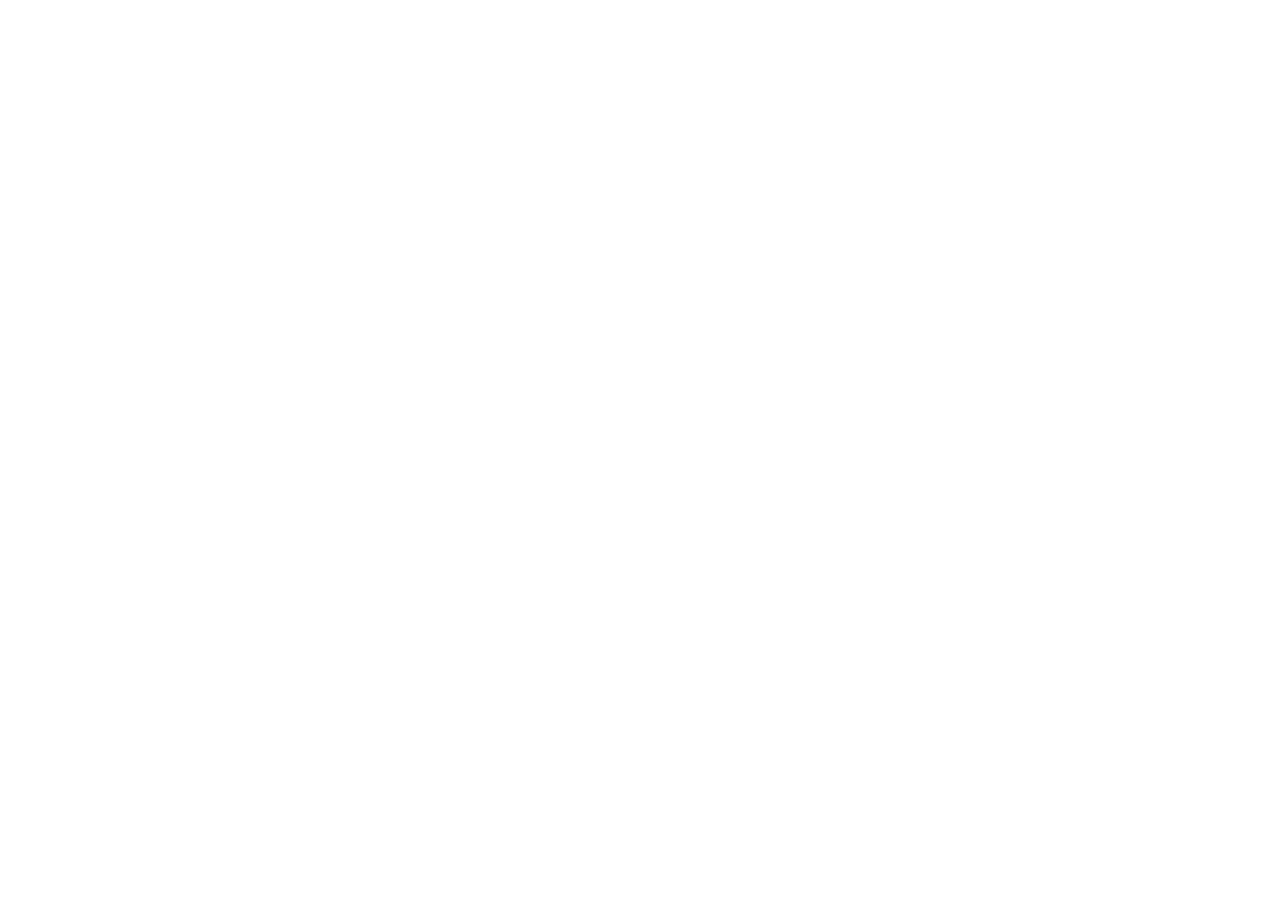
==== index.html @ 7e790157 "étape 1 : mise en place de l'environnement de développement #1" ====
<!DOCTYPE html>
<html lang="fr">
<head>
    <meta charset="UTF-8">
    <meta name="viewport" content="width=device-width, initial-scale=1.0">
    <link rel="stylesheet" href="assets/css/style.css">
    <title>ohmyfood!</title>
</head>
<body>
    
</body>
</html>
---- assets/css/style.css ----
body{ 
    background-color : white;
}
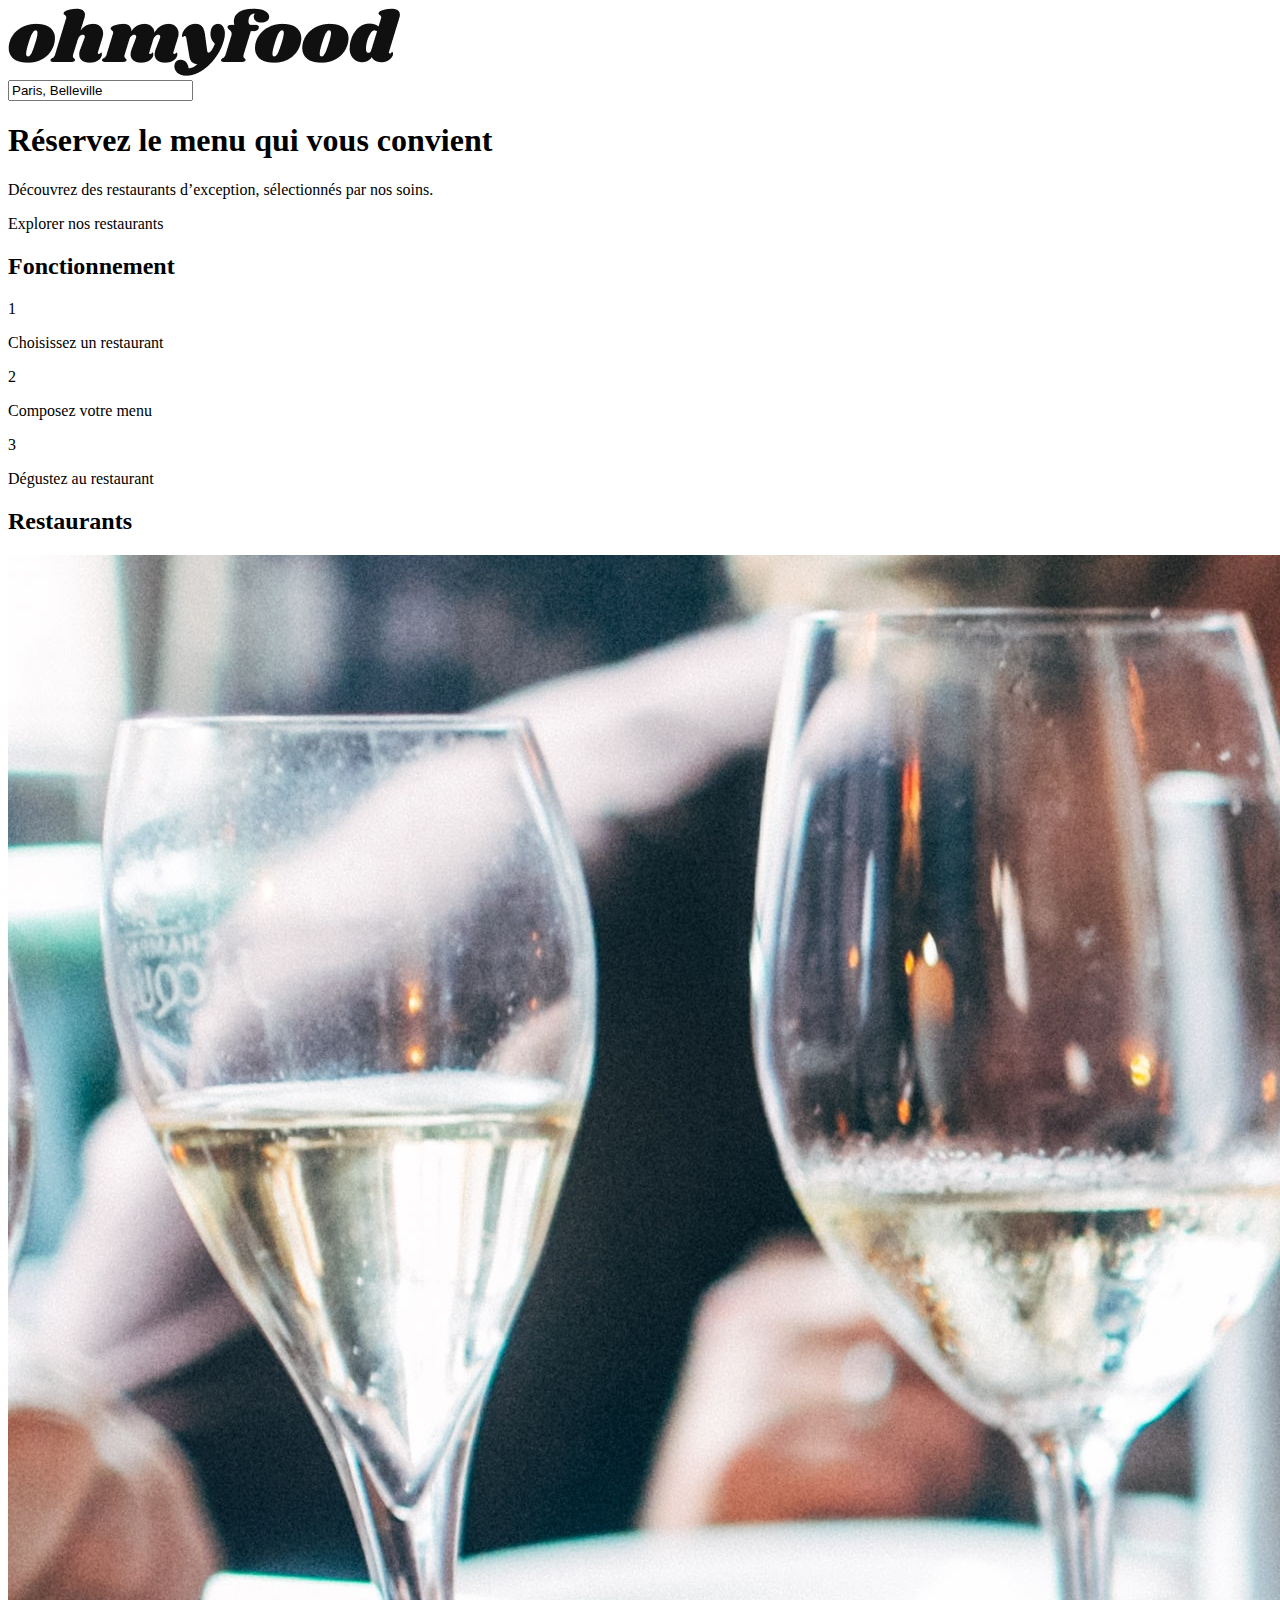
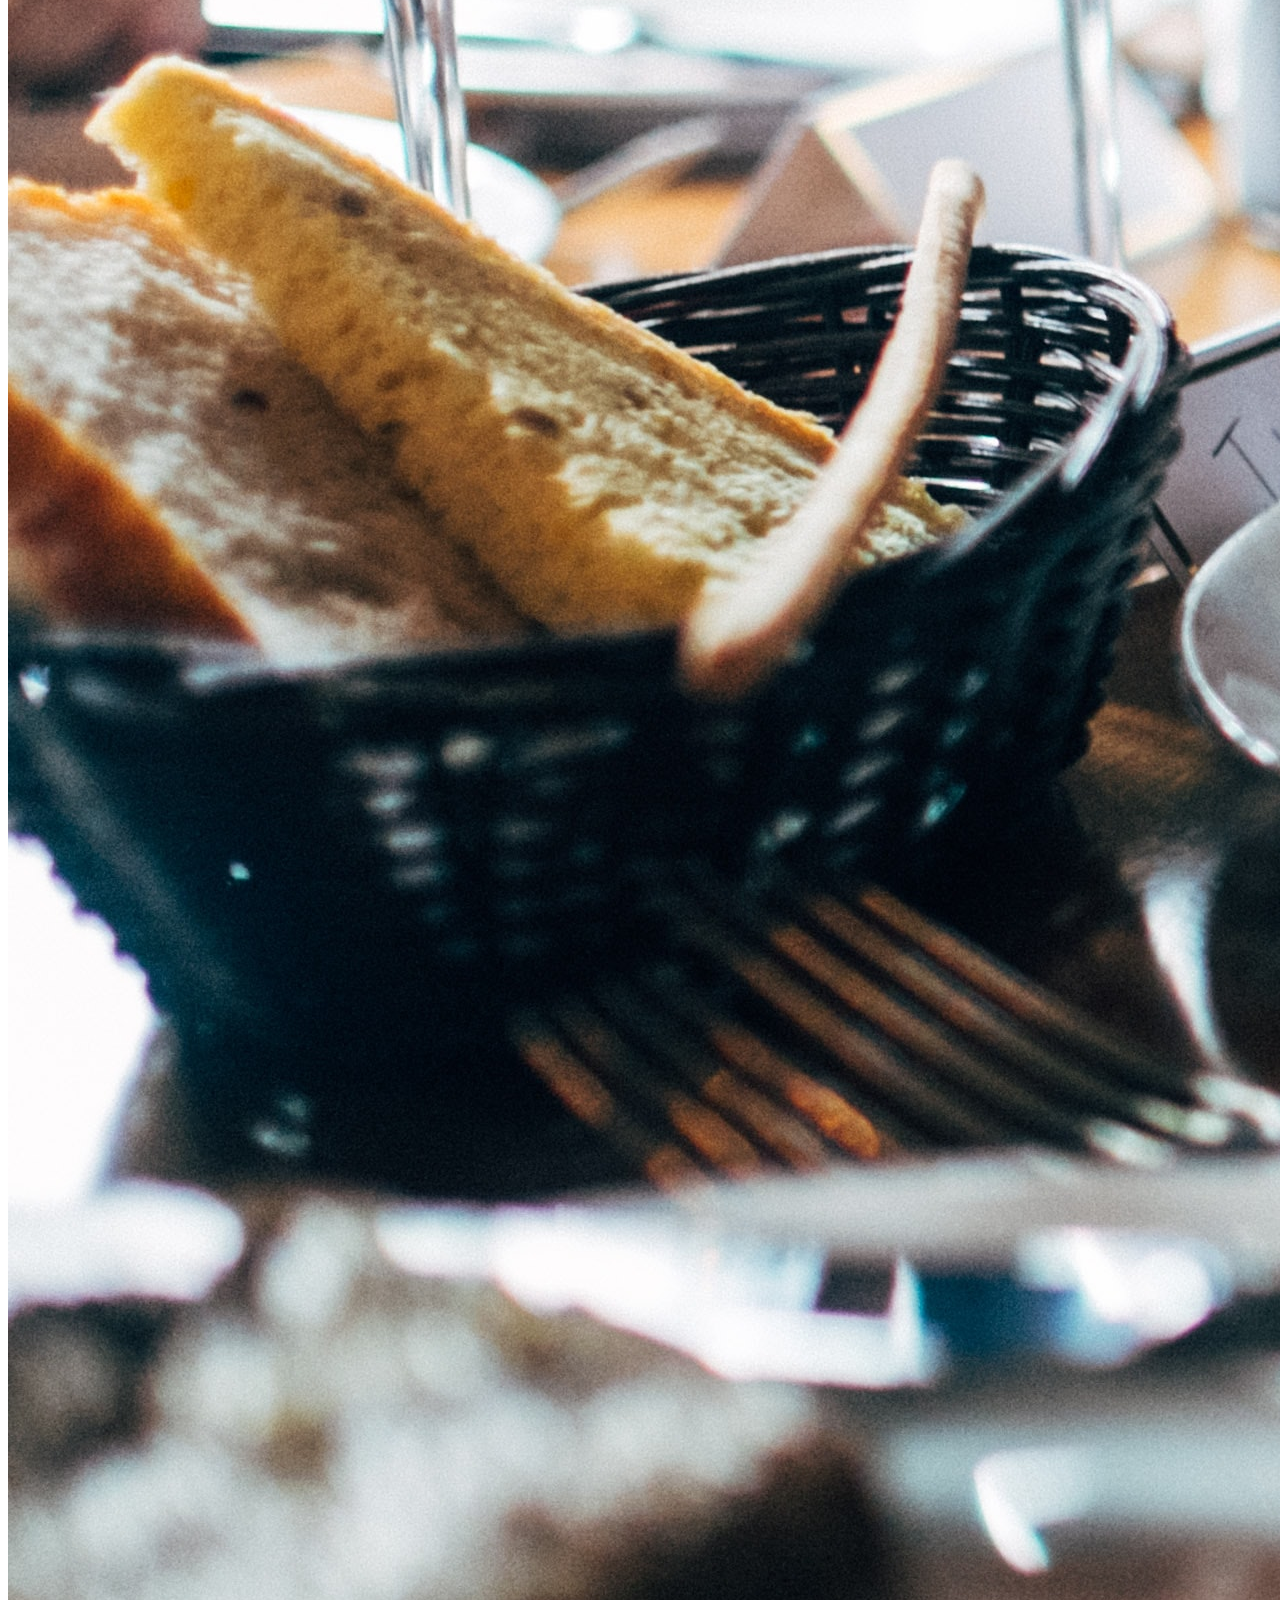
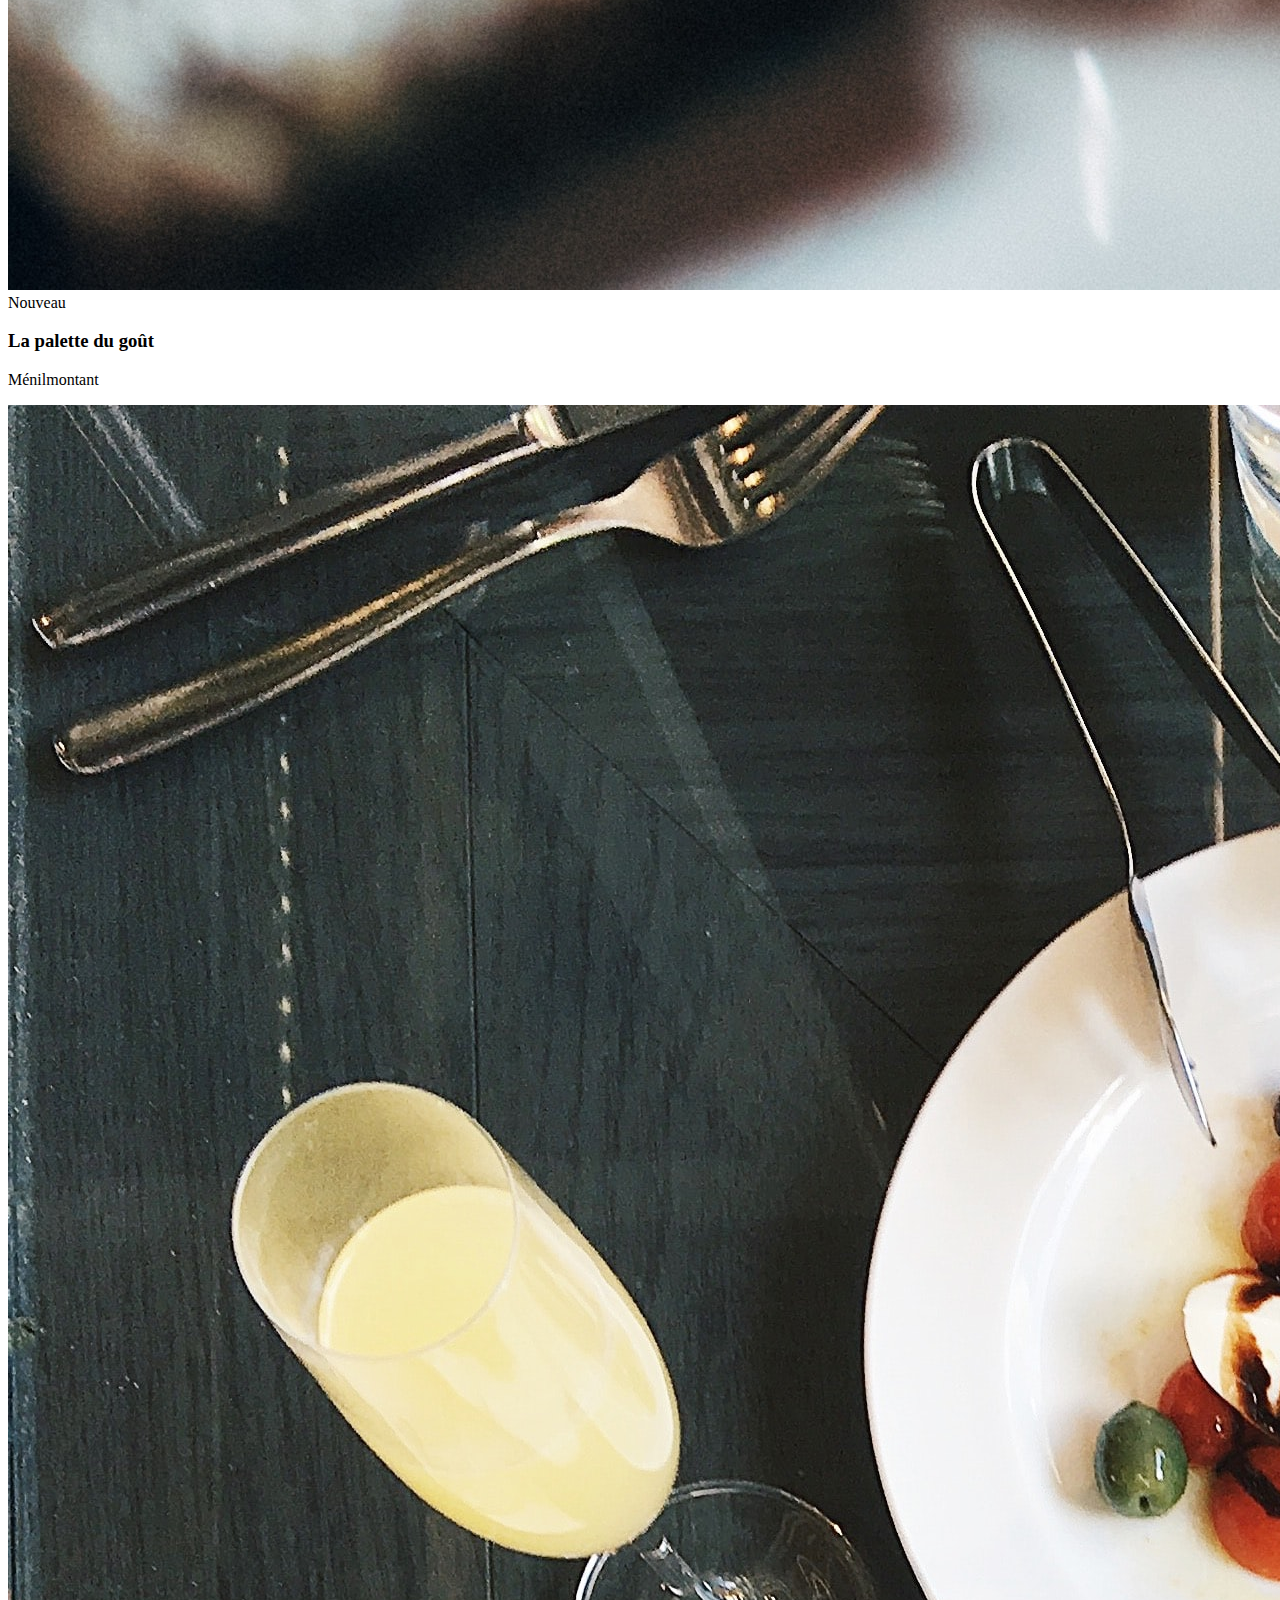
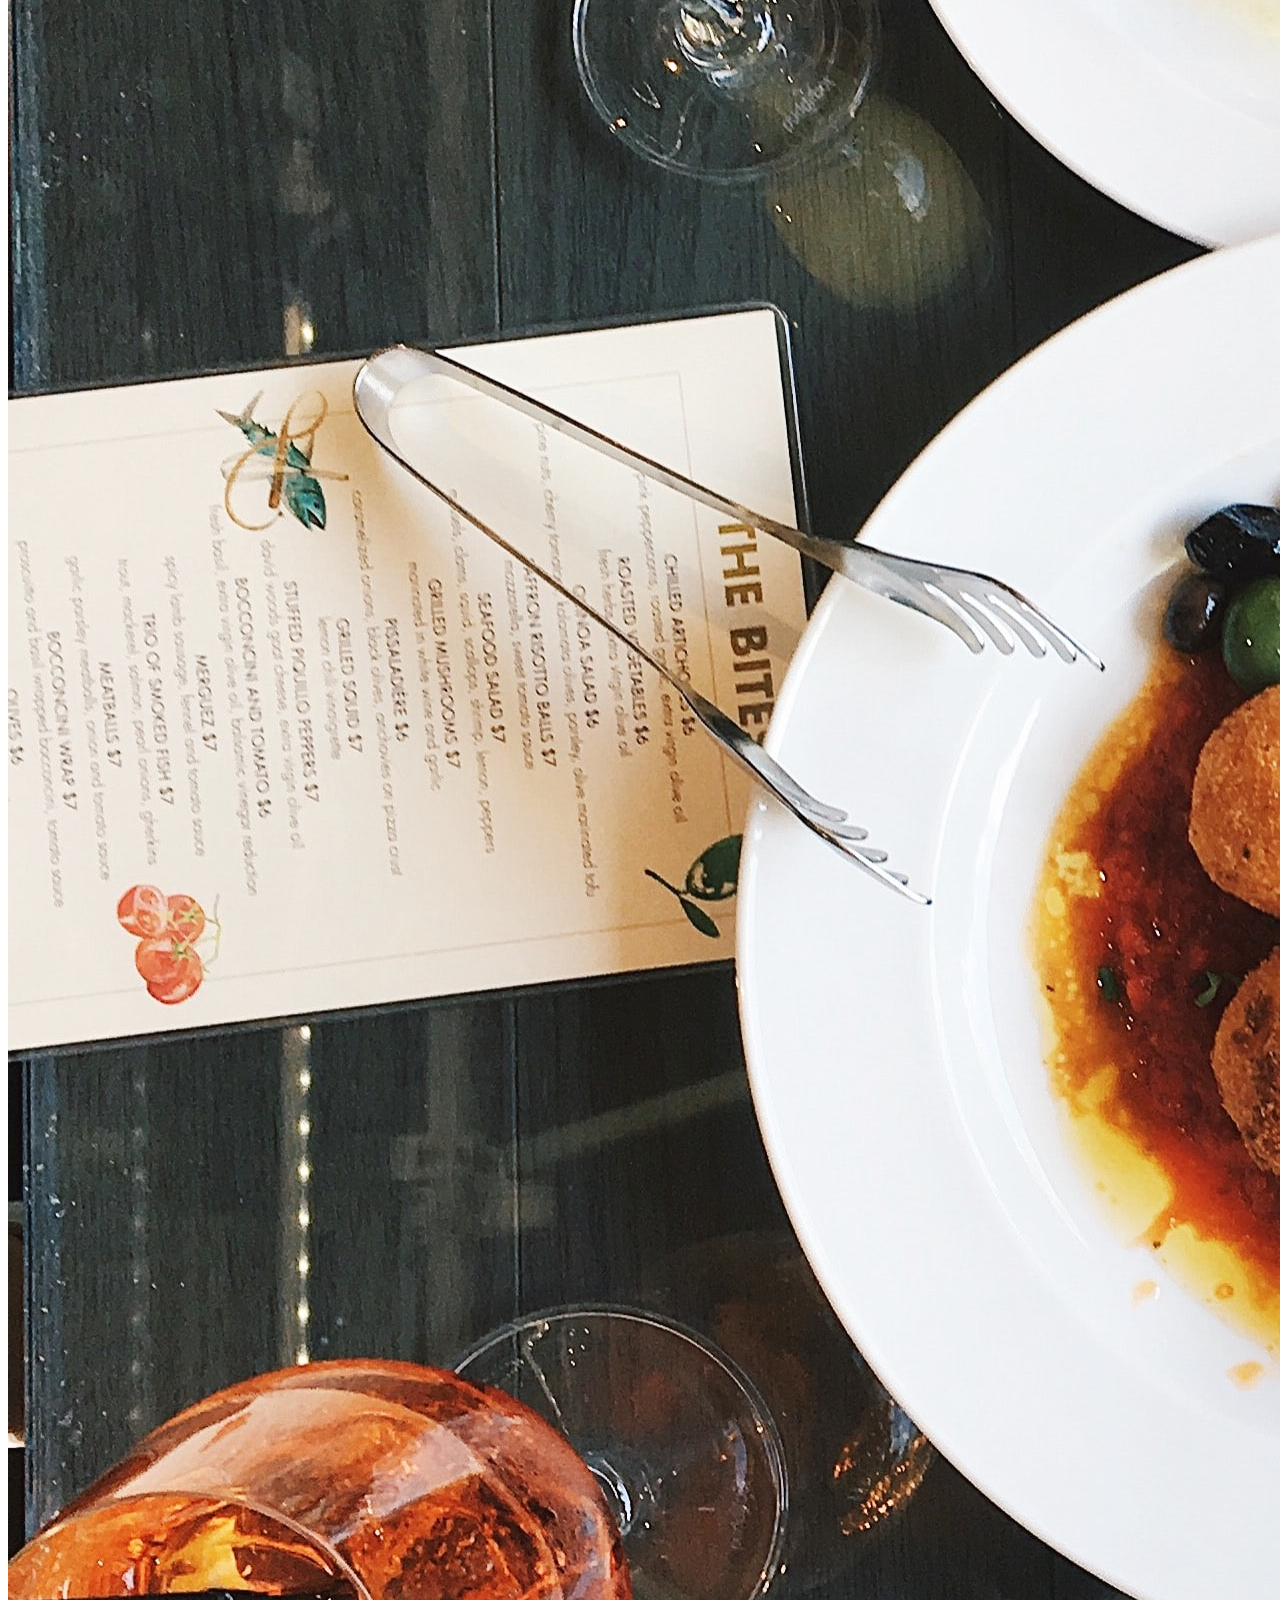
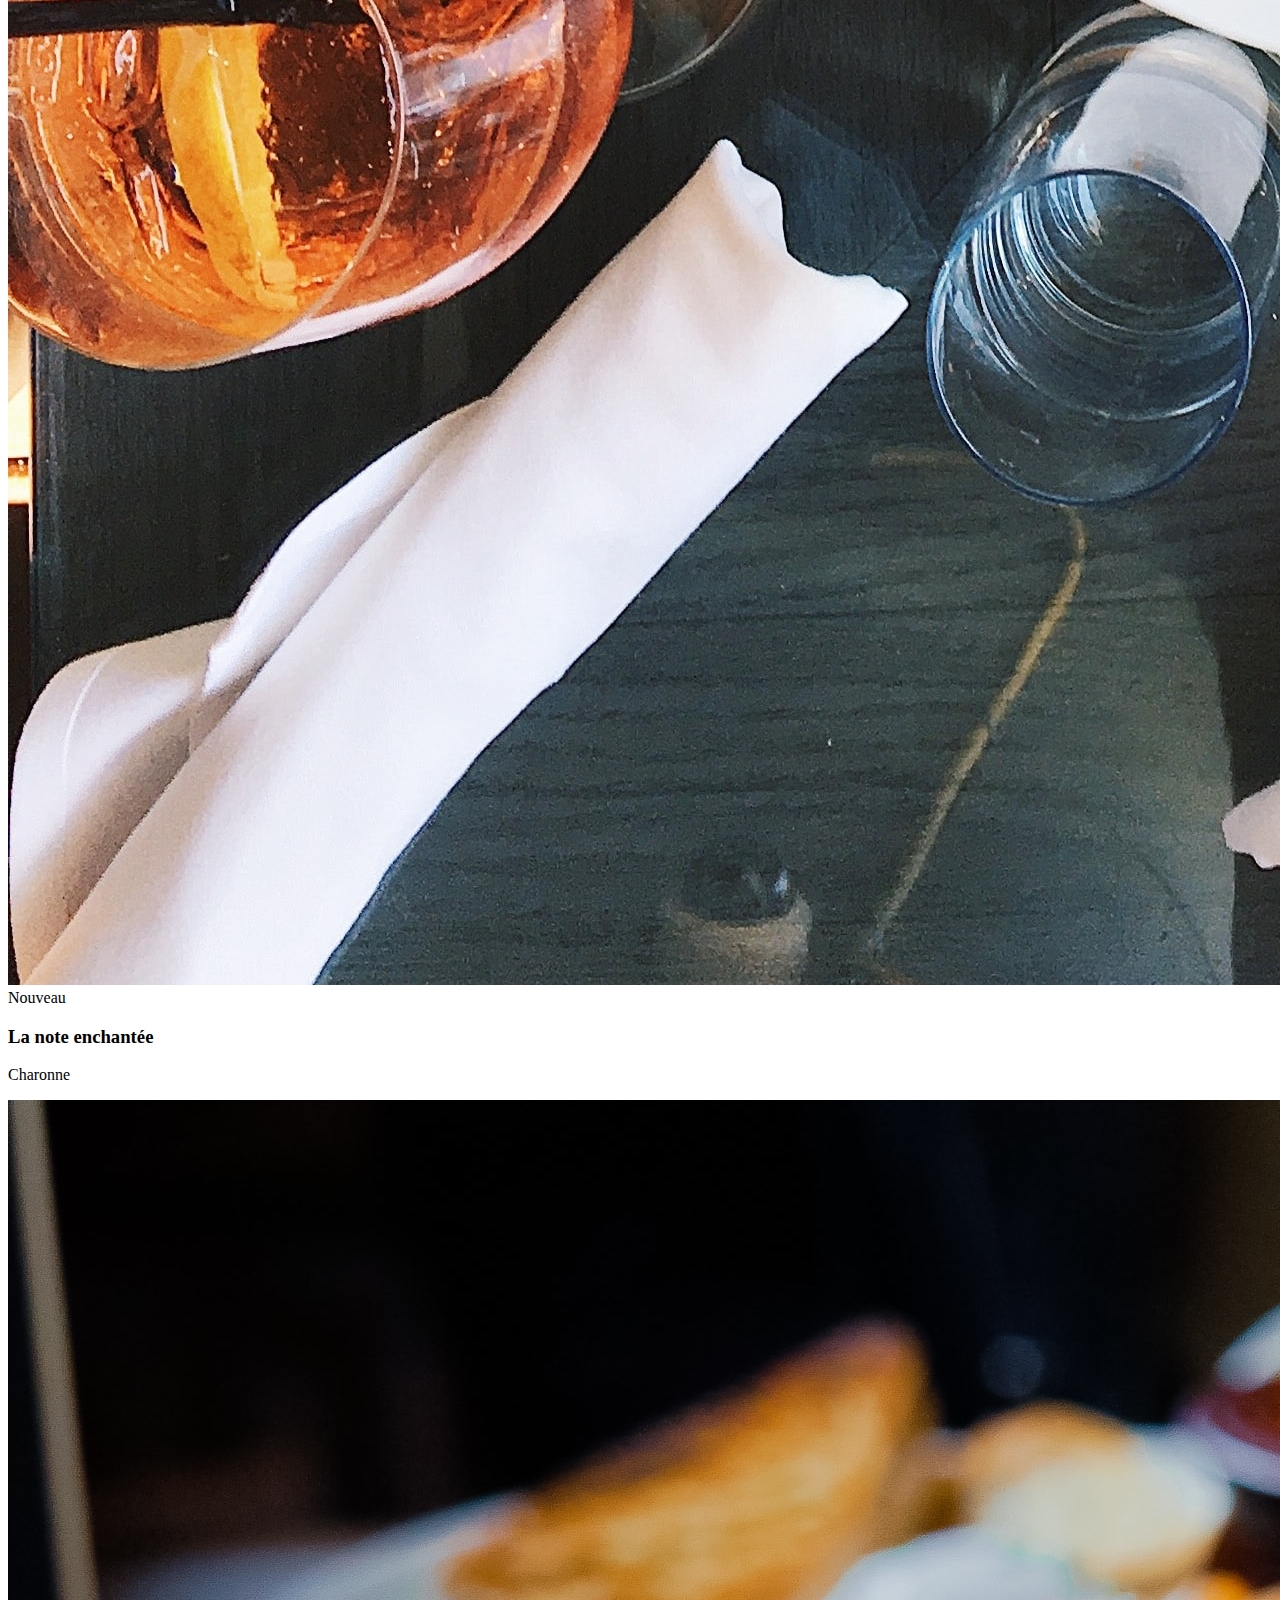
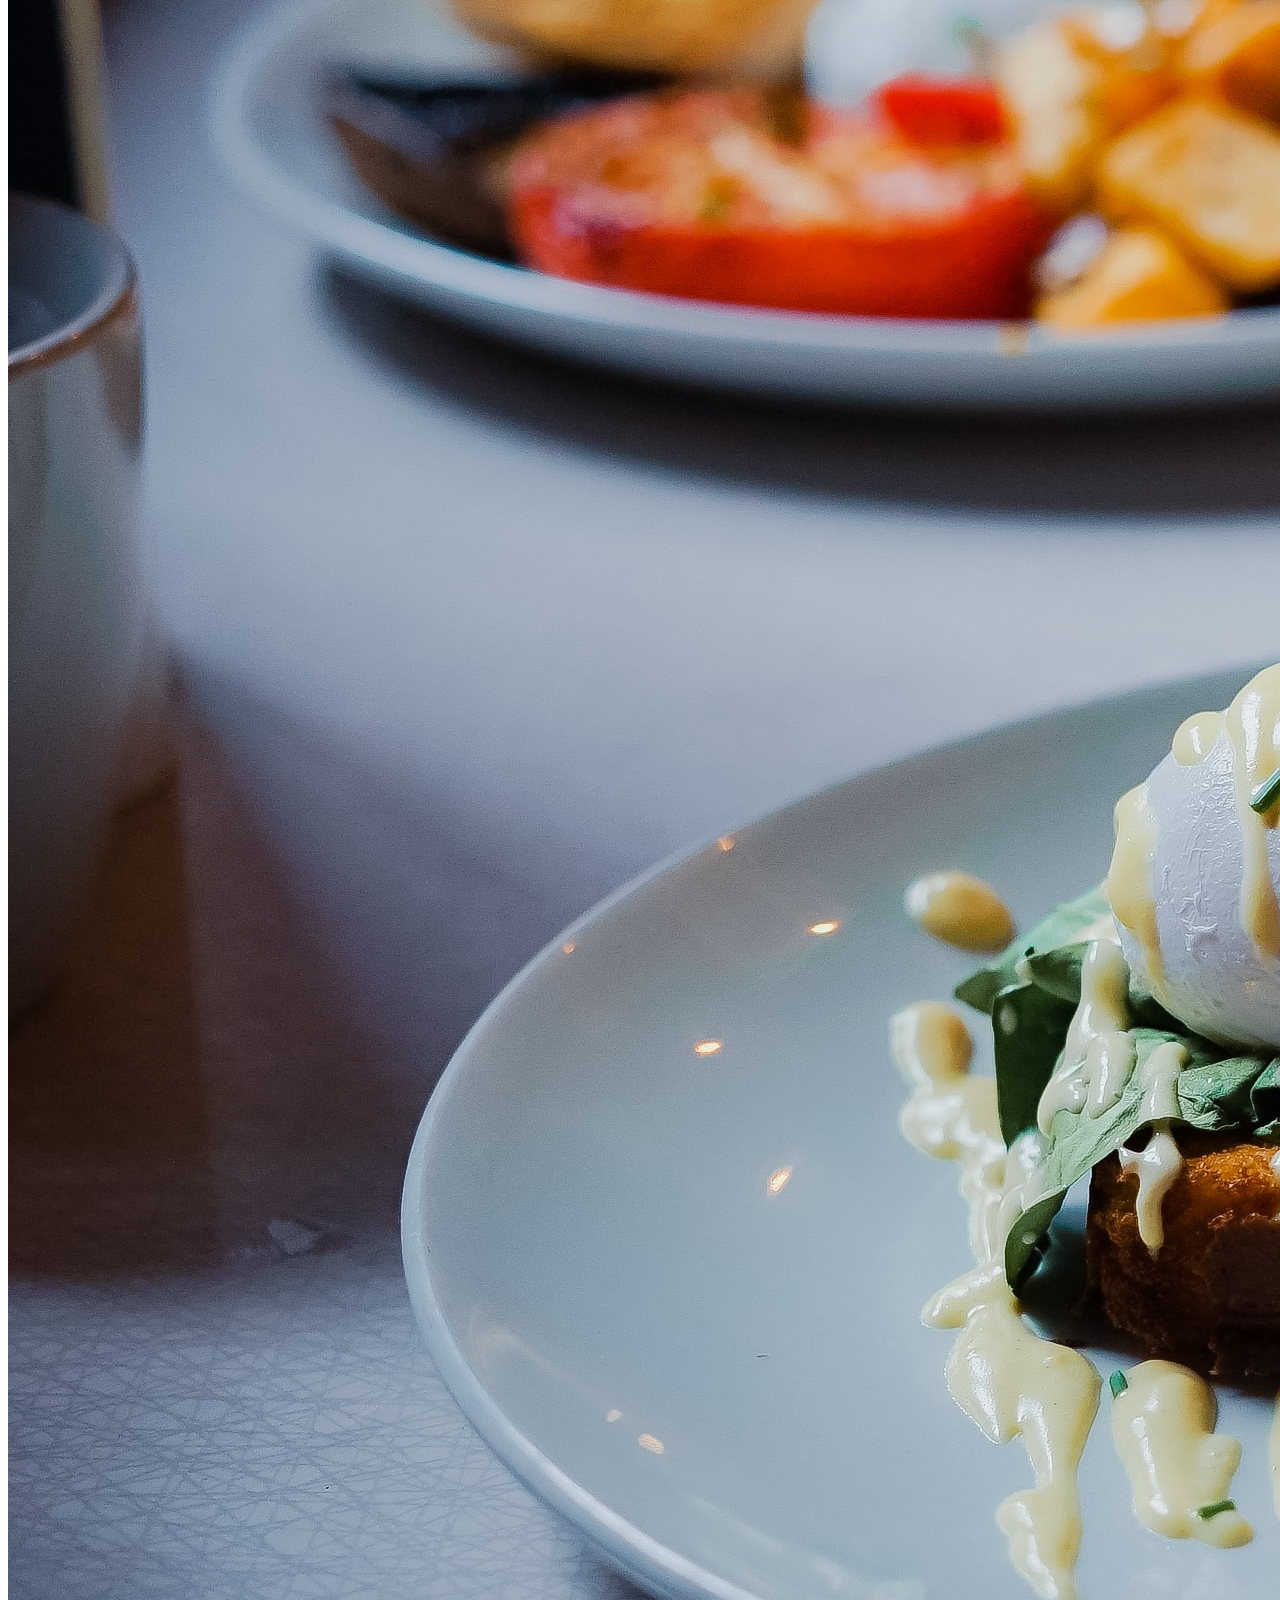
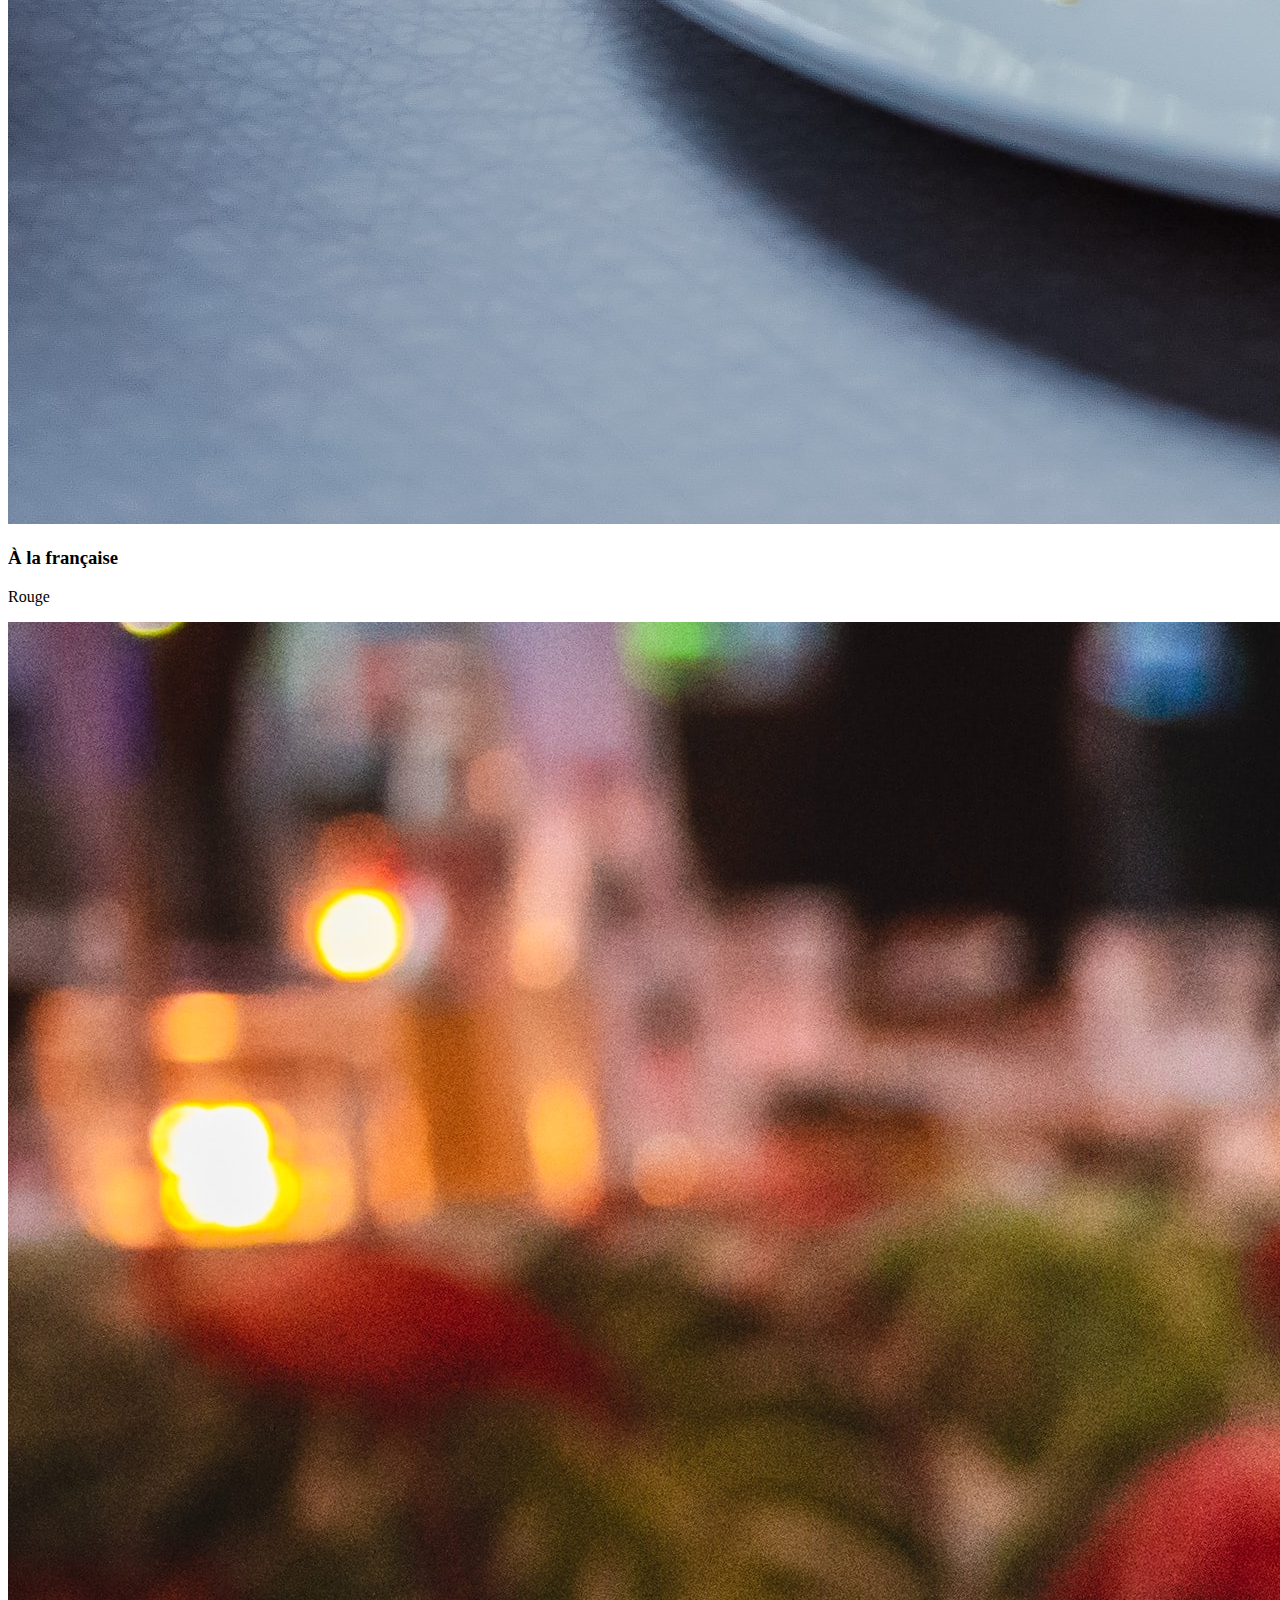
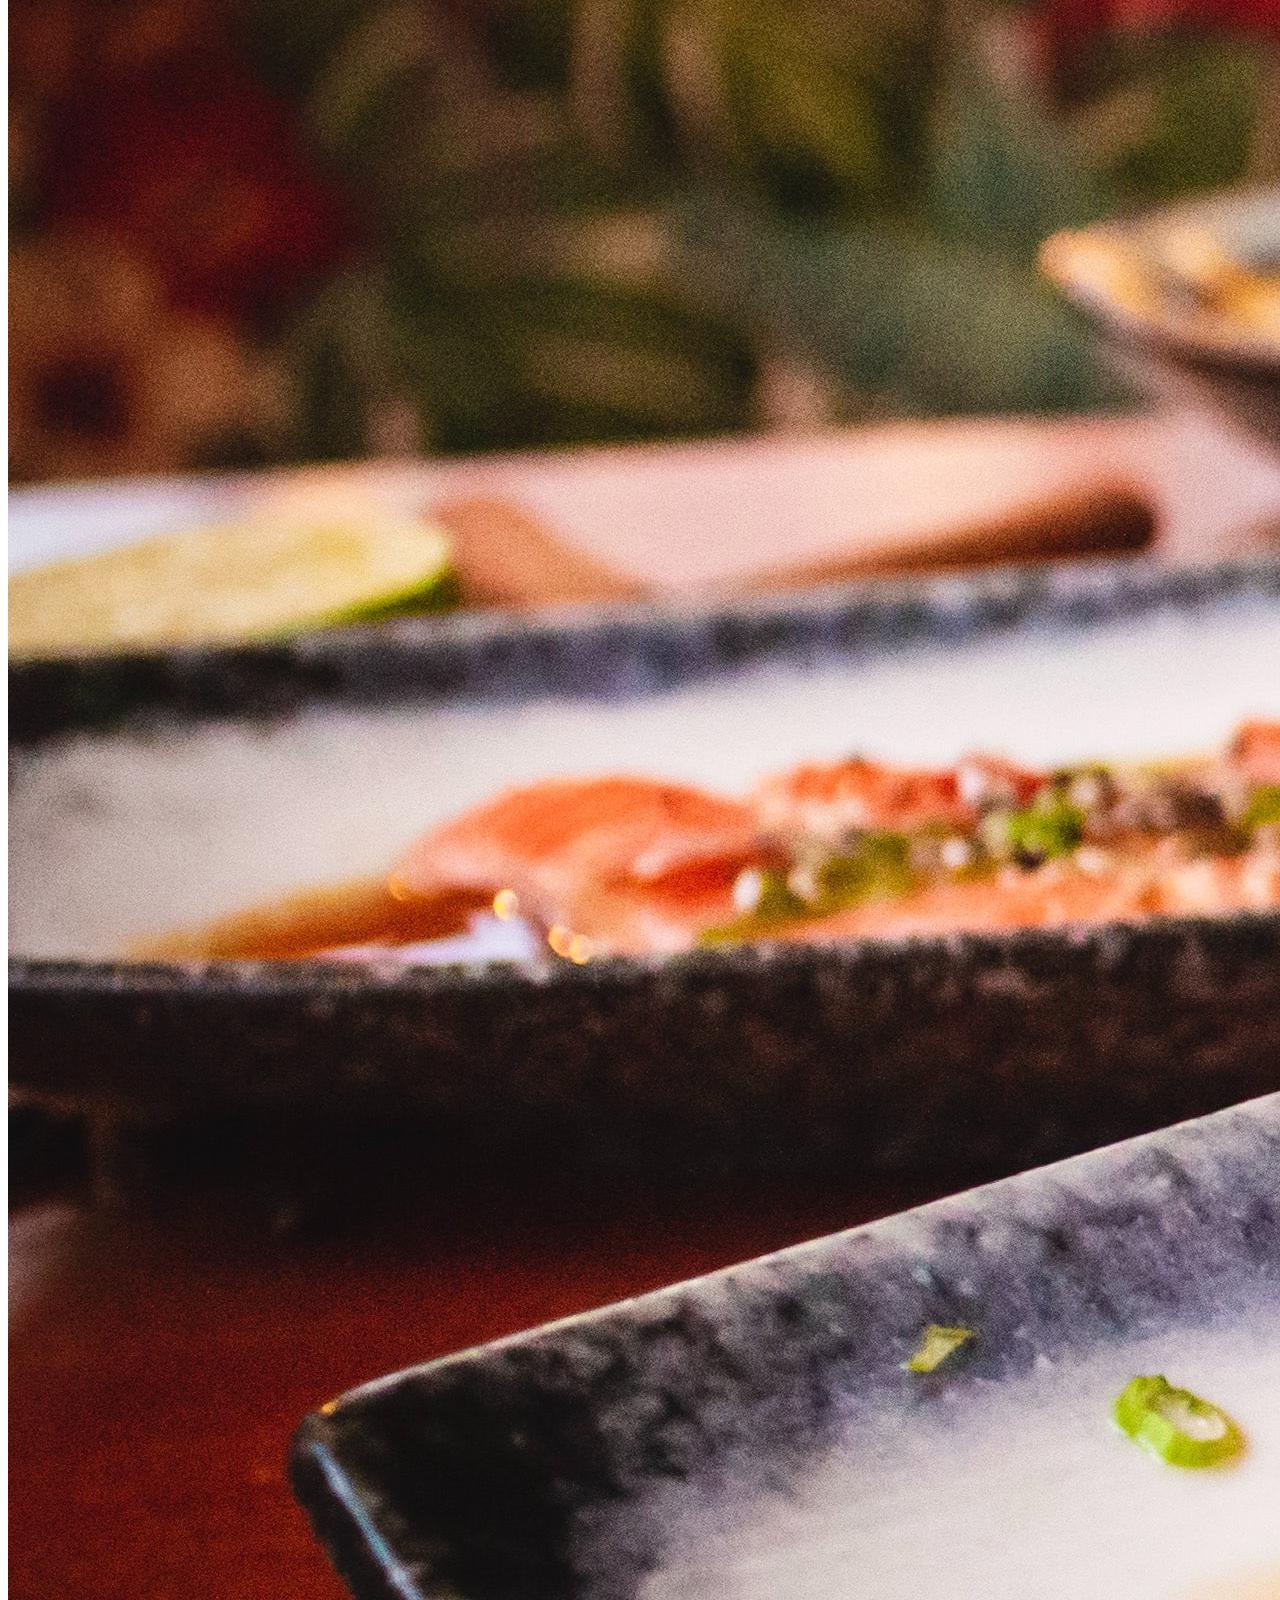
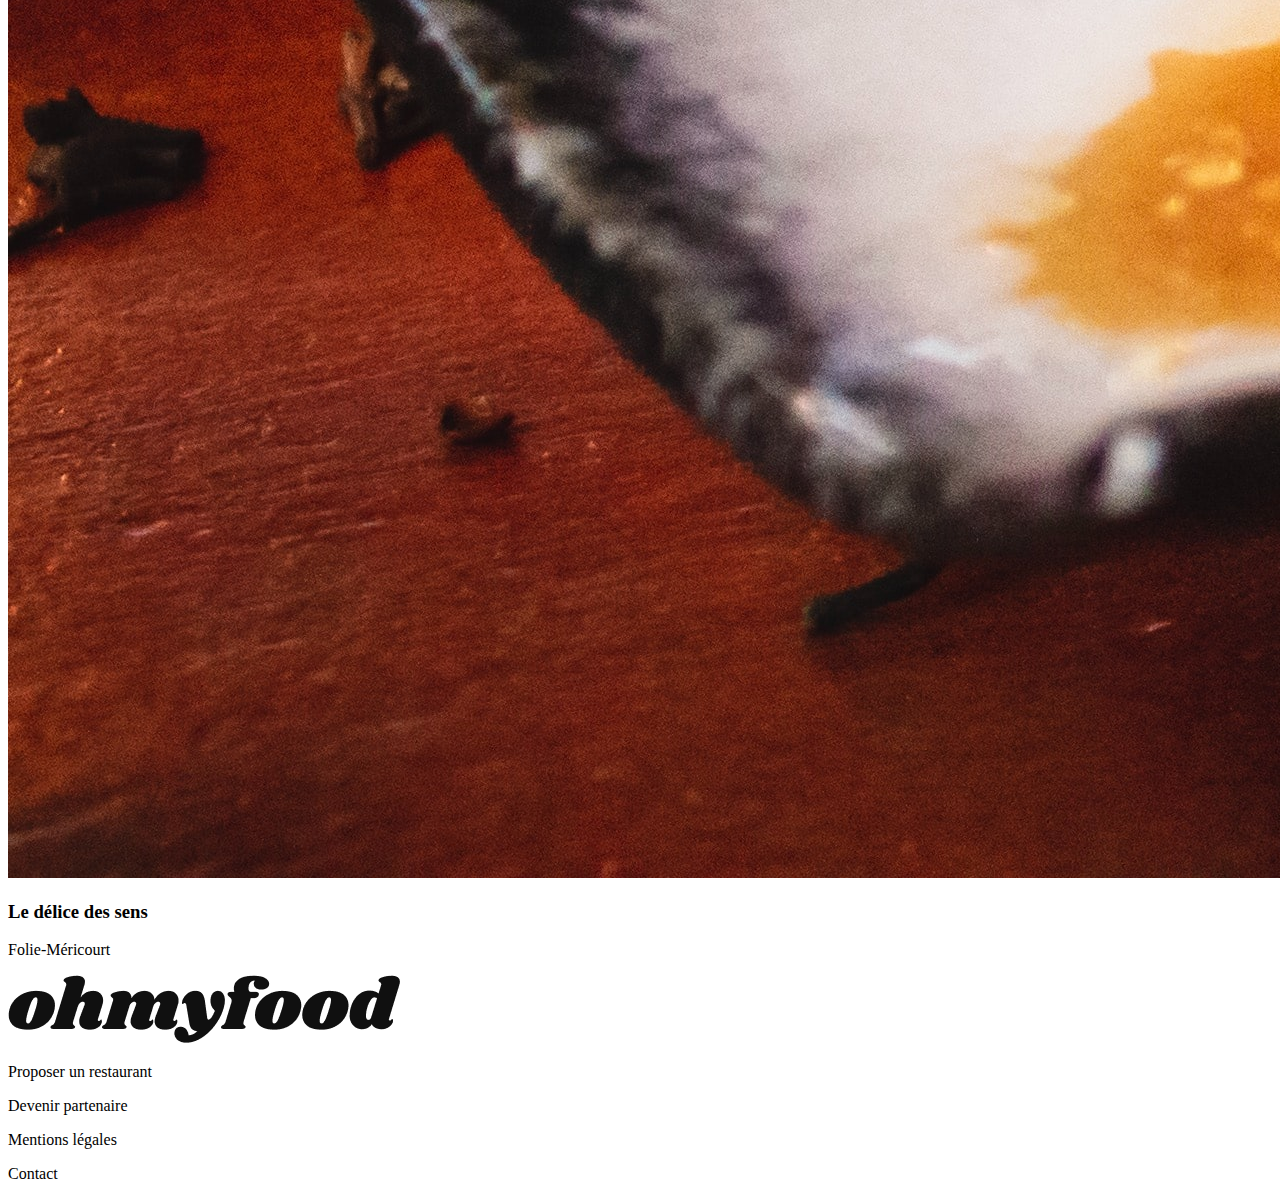
==== commit ae5b5417: "étape 2 : intégration de la version mobile de la page d'accueil #2" ====
--- a/index.html
+++ b/index.html
@@ -3,10 +3,144 @@
 <head>
     <meta charset="UTF-8">
     <meta name="viewport" content="width=device-width, initial-scale=1.0">
-    <link rel="stylesheet" href="assets/css/style.css">
+    <link rel="stylesheet" href="https://cdnjs.cloudflare.com/ajax/libs/font-awesome/6.2.1/css/all.min.css"
+    integrity="sha512-MV7K8+y+gLIBoVD59lQIYicR65iaqukzvf/nwasF0nqhPay5w/9lJmVM2hMDcnK1OnMGCdVK+iQrJ7lzPJQd1w=="
+    crossorigin="anonymous" referrerpolicy="no-referrer"/><link rel="preconnect" href="https://fonts.googleapis.com">
+    <link rel="preconnect" href="https://fonts.gstatic.com" crossorigin>
+    <link href="https://fonts.googleapis.com/css2?family=Roboto:ital,wght@0,100;0,300;0,400;0,500;0,700;0,900;1,100;1,300;1,400;1,500;1,700;1,900&display=swap" rel="stylesheet">
+    <link rel="stylesheet" href="assets/css/homepage-style.css">
     <title>ohmyfood!</title>
 </head>
 <body>
-    
+    <header>
+        <div id="header-img">
+            <img src="assets/images/ohmyfood.png" alt="logo ohmyfood">
+        </div>
+        <div id="location">
+            <i class="fa-sharp fa-solid fa-location-dot"></i><input type="text" id="city" name="city" value="Paris, Belleville">
+        </div>
+    </header>
+    <main>
+        <section id="informations">
+            <div id="exploration-txt">
+                <h1>
+                    Réservez le menu qui vous convient
+                </h1>
+                <p>
+                    Découvrez des restaurants d’exception, sélectionnés par nos soins.
+                </p>    
+            </div>
+            <div id="exploration-btn">
+                Explorer nos restaurants
+            </div>
+        </section>
+        <section id="fonctionnement">
+            <h2>Fonctionnement</h2>
+            <article id="f-element-1" class="fonctionnement-element">
+                <div class="f-card-number">
+                    <p class="card-number-content">1</p>
+                </div>
+                <div class="f-card-content">
+                    <i class="fa-solid fa-mobile-screen-button"></i>
+                    <p>Choisissez un restaurant</p>
+                </div>
+            </article>
+            <article id="f-element-2" class="fonctionnement-element">
+                <div class="f-card-number">
+                    <p class="card-number-content">2</p>
+                </div>
+                <div class="f-card-content">
+                    <i class="fa-solid fa-list-ul"></i>
+                    <p>Composez votre menu</p>
+                </div>
+            </article>
+            <article id="f-element-3" class="fonctionnement-element">
+                <div class="f-card-number">
+                    <p class="card-number-content">3</p>
+                </div>
+                <div class="f-card-content">
+                    <i class="fa-solid fa-store"></i>
+                    <p>Dégustez au restaurant</p>
+                </div>
+            </article>
+        </section>
+        <section id="restaurants">
+            <h2>Restaurants</h2>
+            <div id="restaurants-container"> 
+                <article class="r-card">
+                    <div class="image-container">
+                        <img class="r-card-img" src="assets/images/jay-wennington-N_Y88TWmGwA-unsplash.jpg" alt="plat du restaurant la Palette du Goût à Ménilmontant">
+                        <div class="card-badge">Nouveau</div>
+                    </div>
+                    <div class="card-content">
+                        <div class="card-text">
+                            <h3>La palette du goût</h3>
+                            <p>Ménilmontant</p>
+                        </div>
+                        <div class="heart" onclick="toggleHeart(this)">
+                        </div>
+                    </div>
+                </article>
+                <article class="r-card">
+                    <div class="image-container">
+                        <img class="r-card-img" src="assets/images/stil-u2Lp8tXIcjw-unsplash.jpg" alt="plat du restaurant La note enchantée à Charonne">
+                    </div>
+                    <div class="card-badge">Nouveau</div>
+                    <div class="card-content">
+                        <div class="card-text">
+                            <h3>La note enchantée</h3>
+                            <p>Charonne</p>
+                        </div>
+                        <div class="heart" onclick="toggleHeart(this)">
+                        </div>
+                    </div>
+                </article>
+                <article class="r-card">
+                    <div class="image-container">
+                        <img class="r-card-img" src="assets/images/toa-heftiba-DQKerTsQwi0-unsplash.jpg" alt="plat du restaurant À la française à Rouge">
+                    </div>
+                    <div class="card-content">
+                        <div class="card-text">
+                            <h3>À la française</h3>
+                            <p>Rouge</p>
+                        </div>
+                        <div class="heart" onclick="toggleHeart(this)">
+                        </div>
+                    </div>
+                </article>
+                <article class="r-card">
+                    <div class="image-container">
+                        <img class="r-card-img" src="assets/images/louis-hansel-shotsoflouis-qNBGVyOCY8Q-unsplash.jpg" alt="plat du restaurant Le délice des sens à Folie-Méricourt">
+                    </div>
+                    <div class="card-content">
+                        <div class="card-text">
+                            <h3>Le délice des sens</h3>
+                            <p>Folie-Méricourt</p>
+                        </div>
+                        <div class="heart" onclick="toggleHeart(this)">
+                        </div>
+                    </div>
+                </article>
+            </div>
+        </section>
+    </main>
+    <footer>
+        <img src="assets/images/ohmyfood.png" alt="logo ohmyfood">
+        <div id="footer-content">
+            <div id="content-1">
+                <p><i class="fa-sharp fa-solid fa-utensils fa-xs"></i>Proposer un restaurant</p>
+                <p><i class="fa-solid fa-handshake-angle fa-xs"></i>Devenir partenaire</p>
+            </div>
+            <div id="content-2">
+                <p>Mentions légales</p>
+                <p>Contact</p>
+            </div>
+        </div>
+    </footer>
+    <script>
+        function toggleHeart(heart) {
+          heart.classList.toggle('filled');
+        }
+    </script>
 </body>
 </html>
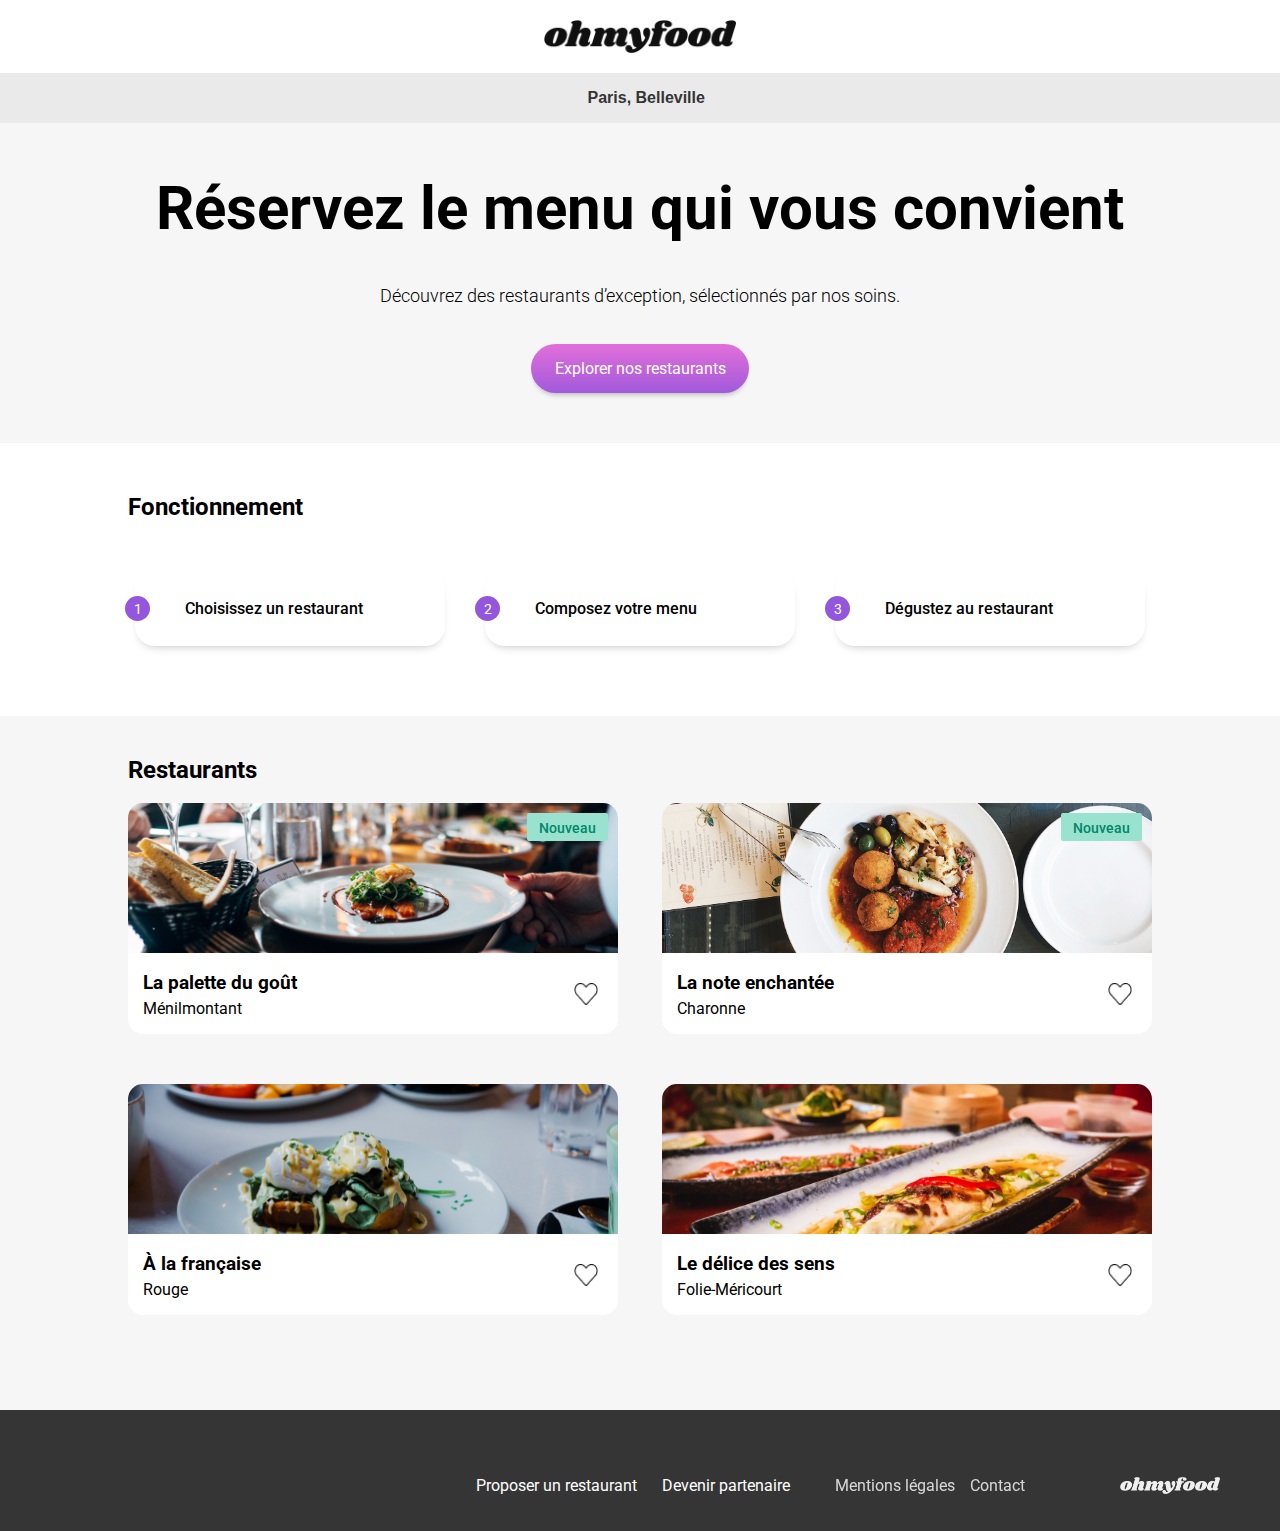
==== commit 07f40506: "étape 4: réaliser le responsive de la page d'accueil #4" ====
--- a/index.html
+++ b/index.html
@@ -6,8 +6,9 @@
     <link rel="stylesheet" href="https://cdnjs.cloudflare.com/ajax/libs/font-awesome/6.2.1/css/all.min.css"
     integrity="sha512-MV7K8+y+gLIBoVD59lQIYicR65iaqukzvf/nwasF0nqhPay5w/9lJmVM2hMDcnK1OnMGCdVK+iQrJ7lzPJQd1w=="
     crossorigin="anonymous" referrerpolicy="no-referrer"/><link rel="preconnect" href="https://fonts.googleapis.com">
-    <link rel="preconnect" href="https://fonts.gstatic.com" crossorigin>
     <link href="https://fonts.googleapis.com/css2?family=Roboto:ital,wght@0,100;0,300;0,400;0,500;0,700;0,900;1,100;1,300;1,400;1,500;1,700;1,900&display=swap" rel="stylesheet">
+    <meta name="description" content="ohmyfood! un site “mobile first” qui répertorie les menus de restaurants gastronomiques. En plus des systèmes classiques de réservation, les clients pourront composer le menu de leur repas pour que les plats soient prêts à leur arrivée.">
+    <link rel="icon" href="assets/images/restaurant.png">
     <link rel="stylesheet" href="assets/css/homepage-style.css">
     <title>ohmyfood!</title>
 </head>
@@ -36,33 +37,35 @@
         </section>
         <section id="fonctionnement">
             <h2>Fonctionnement</h2>
-            <article id="f-element-1" class="fonctionnement-element">
-                <div class="f-card-number">
-                    <p class="card-number-content">1</p>
-                </div>
-                <div class="f-card-content">
-                    <i class="fa-solid fa-mobile-screen-button"></i>
-                    <p>Choisissez un restaurant</p>
-                </div>
-            </article>
-            <article id="f-element-2" class="fonctionnement-element">
-                <div class="f-card-number">
-                    <p class="card-number-content">2</p>
-                </div>
-                <div class="f-card-content">
-                    <i class="fa-solid fa-list-ul"></i>
-                    <p>Composez votre menu</p>
-                </div>
-            </article>
-            <article id="f-element-3" class="fonctionnement-element">
-                <div class="f-card-number">
-                    <p class="card-number-content">3</p>
-                </div>
-                <div class="f-card-content">
-                    <i class="fa-solid fa-store"></i>
-                    <p>Dégustez au restaurant</p>
-                </div>
-            </article>
+            <div id="f-container">
+                <article id="f-element-1" class="fonctionnement-element">
+                    <div class="f-card-number">
+                        <p class="card-number-content">1</p>
+                    </div>
+                    <div class="f-card-content">
+                        <i class="fa-solid fa-mobile-screen-button"></i>
+                        <p>Choisissez un restaurant</p>
+                    </div>
+                </article>
+                <article id="f-element-2" class="fonctionnement-element">
+                    <div class="f-card-number">
+                        <p class="card-number-content">2</p>
+                    </div>
+                    <div class="f-card-content">
+                        <i class="fa-solid fa-list-ul"></i>
+                        <p>Composez votre menu</p>
+                    </div>
+                </article>
+                <article id="f-element-3" class="fonctionnement-element">
+                    <div class="f-card-number">
+                        <p class="card-number-content">3</p>
+                    </div>
+                    <div class="f-card-content">
+                        <i class="fa-solid fa-store"></i>
+                        <p>Dégustez au restaurant</p>
+                    </div>
+                </article>
+            </div>
         </section>
         <section id="restaurants">
             <h2>Restaurants</h2>
@@ -125,8 +128,8 @@
         </section>
     </main>
     <footer>
-        <img src="assets/images/ohmyfood.png" alt="logo ohmyfood">
         <div id="footer-content">
+            <img src="assets/images/ohmyfood.png" alt="logo ohmyfood">
             <div id="content-1">
                 <p><i class="fa-sharp fa-solid fa-utensils fa-xs"></i>Proposer un restaurant</p>
                 <p><i class="fa-solid fa-handshake-angle fa-xs"></i>Devenir partenaire</p>
--- a/assets/css/homepage-style.css
+++ b/assets/css/homepage-style.css
@@ -0,0 +1,1250 @@
+@charset "UTF-8";
+p, h1, h2, h3, .card-badge:hover {
+  cursor: default;
+}
+
+/******* mobile version *******/
+@media (min-width: 320px) and (max-width: 767px) {
+  body {
+    margin: 0;
+    font-family: "Roboto", sans-serif;
+  }
+  /******* header *******/
+  #header-img {
+    display: flex;
+    justify-content: center;
+  }
+  #header-img img {
+    margin-top: 20px;
+    margin-bottom: 10px;
+    width: 50%;
+  }
+  /******* location *******/
+  #location {
+    display: flex;
+    justify-content: center;
+    align-items: center;
+    height: 50px;
+    margin-bottom: 7px;
+    background-color: #eaeaea;
+    box-shadow: inset 0 5px 5px -3px #bdbdbd, 0 7px 5px -3px #bdbdbd;
+    color: #353535;
+  }
+  #location input {
+    margin-left: 15px;
+    width: 120px;
+    background-color: transparent;
+    border: none;
+    font-weight: bold;
+    font-size: 16px;
+    color: #353535;
+  }
+  #location input:focus {
+    outline: none;
+  }
+  /******* information *******/
+  #informations {
+    display: flex;
+    flex-direction: column;
+    text-align: center;
+    align-items: center;
+    background-color: #f6f6f6;
+  }
+  #exploration-txt {
+    margin-top: 20px;
+    margin-bottom: 10px;
+  }
+  #exploration-txt h1 {
+    padding: 0 40px;
+  }
+  #exploration-txt p {
+    font-weight: 300;
+    font-size: 18px;
+  }
+  #exploration-btn {
+    position: relative;
+    width: 218px;
+    padding: 15px 0;
+    margin-bottom: 50px;
+    border-radius: 40px;
+    box-shadow: 0 5px 5px -3px #bdbdbd;
+    color: white;
+    background: linear-gradient(#e26fda, #a15adb);
+    cursor: pointer;
+    transition: opacity 300ms ease-in-out, box-shadow 250ms ease-in-out;
+    /******* animation étape 3 *******/
+  }
+  #exploration-btn:hover::after {
+    content: "";
+    border-radius: 40px;
+    transition: opacity 300ms ease-in-out, box-shadow 200ms ease-in-out;
+  }
+  #exploration-btn:hover {
+    opacity: 0.8;
+    box-shadow: 0 0 5px 0 rgba(66, 66, 66, 0.5);
+  }
+  /******* fonctionnement *******/
+  #fonctionnement {
+    margin-top: 40px;
+    padding-bottom: 40px;
+    background-color: white;
+  }
+  #fonctionnement h2 {
+    margin-left: 18px;
+    margin-bottom: 30px;
+  }
+  #f-container {
+    display: flex;
+    flex-direction: column;
+  }
+  .fonctionnement-element {
+    display: flex;
+    margin: 20px;
+    height: 75px;
+    margin-left: 25px;
+    border-radius: 20px;
+    box-shadow: 0 5px 10px -5px #bdbdbd;
+  }
+  .f-card-number {
+    display: flex;
+    position: relative;
+    align-items: center;
+    left: -10px;
+  }
+  .card-number-content {
+    padding: 5px;
+    width: 15px;
+    height: 15px;
+    border-radius: 40px;
+    background-color: #9356dc;
+    color: white;
+    text-align: center;
+    font-size: 14px;
+  }
+  .f-card-content {
+    padding: 8px 0;
+    display: flex;
+    align-items: center;
+  }
+  .f-card-content p {
+    margin-left: 15px;
+    font-weight: 500;
+  }
+  .f-card-content i {
+    margin-left: 10px;
+    color: #7e7e7e;
+  }
+  #f-element-3 i {
+    color: #9356dc;
+  }
+  /******* restaurants *******/
+  #restaurants {
+    padding-top: 40px;
+    padding-bottom: 45px;
+    background-color: #f6f6f6;
+  }
+  #restaurants-container {
+    display: flex;
+    flex-direction: column;
+    align-items: center;
+  }
+  #restaurants h2 {
+    margin-left: 18px;
+  }
+  .r-card {
+    margin-bottom: 18px;
+    position: relative;
+    display: flex;
+    flex-direction: column;
+    width: 90%;
+    border-radius: 15px;
+    background-color: white;
+    cursor: pointer;
+  }
+  .r-card .image-container {
+    display: flex;
+    align-items: center;
+    width: 100%;
+    height: 180px;
+    overflow: hidden;
+    border-top-left-radius: 15px;
+    border-top-right-radius: 15px;
+  }
+  .r-card-img {
+    width: 100%;
+  }
+  .r-card .card-content {
+    margin-left: 15px;
+    display: flex;
+    justify-content: space-between;
+    align-items: center;
+  }
+  .r-card .card-content h3 {
+    margin-bottom: 0;
+  }
+  .r-card .card-content p {
+    margin-top: 5px;
+  }
+  .heart {
+    margin-right: 20px;
+    width: 24px;
+    height: 22px;
+    background-image: url("../../assets/images/heart.png");
+    background-size: cover;
+    cursor: pointer;
+  }
+  .filled {
+    background-image: url("../../assets/images/color-heart.png");
+  }
+  .card-badge {
+    padding: 7px 12px 5px 12px;
+    position: absolute;
+    top: 10px;
+    right: 10px;
+    border-radius: 2px;
+    background-color: #99e2d0;
+    color: #008766;
+    font-weight: 500;
+    font-size: 14px;
+  }
+  /******* footer *******/
+  footer {
+    display: flex;
+    flex-direction: column;
+    padding: 30px 0 20px 20px;
+    background-color: #353535;
+    color: white;
+  }
+  footer img {
+    margin-bottom: 15px;
+    width: 100px;
+    filter: invert(100%);
+  }
+  #footer-content {
+    display: flex;
+    flex-direction: column;
+  }
+  footer .fa-sharp {
+    margin-right: 12px;
+  }
+  footer .fa-handshake-angle {
+    margin-right: 8px;
+  }
+  #content-1 p, #content-2 p {
+    margin-top: 0;
+    margin-bottom: 8px;
+  }
+}
+/******* tablette version *******/
+@media (min-width: 768px) and (max-width: 1023px) {
+  body {
+    display: flex;
+    flex-direction: column;
+    justify-content: center;
+    margin: 0;
+    font-family: "Roboto", sans-serif;
+  }
+  #header-img {
+    display: flex;
+    justify-content: center;
+  }
+  #header-img img {
+    margin-top: 20px;
+    margin-bottom: 20px;
+    width: 15%;
+  }
+  .r-card-img {
+    width: 50%;
+  }
+  /******* location *******/
+  #location {
+    display: flex;
+    justify-content: center;
+    align-items: center;
+    height: 50px;
+    background-color: #eaeaea;
+    color: #353535;
+  }
+  #location input {
+    margin-left: 15px;
+    width: 120px;
+    background-color: transparent;
+    border: none;
+    font-weight: bold;
+    font-size: 16px;
+    color: #353535;
+  }
+  #location input:focus {
+    outline: none;
+  }
+  /******* information *******/
+  #informations {
+    display: flex;
+    flex-direction: column;
+    text-align: center;
+    align-items: center;
+    background-color: #f6f6f6;
+  }
+  #exploration-txt {
+    margin-top: 10px;
+    margin-bottom: 20px;
+    font-size: 30px;
+  }
+  #exploration-txt h1 {
+    padding: 0 40px;
+  }
+  #exploration-txt p {
+    font-weight: 300;
+    font-size: 18px;
+  }
+  #exploration-btn {
+    position: relative;
+    width: 218px;
+    padding: 15px 0;
+    margin-bottom: 50px;
+    border-radius: 40px;
+    box-shadow: 0 5px 5px -3px #bdbdbd;
+    color: white;
+    background: linear-gradient(#e26fda, #a15adb);
+    cursor: pointer;
+    transition: opacity 300ms ease-in-out, box-shadow 250ms ease-in-out;
+    /******* animation étape 3 *******/
+  }
+  #exploration-btn:hover::after {
+    content: "";
+    border-radius: 40px;
+    transition: opacity 300ms ease-in-out, box-shadow 200ms ease-in-out;
+  }
+  #exploration-btn:hover {
+    opacity: 0.8;
+    box-shadow: 0 0 5px 0 rgba(66, 66, 66, 0.5);
+  }
+  /******* fonctionnement *******/
+  #fonctionnement {
+    margin-left: auto;
+    margin-right: auto;
+    margin-top: 50px;
+    margin-bottom: 50px;
+  }
+  #fonctionnement h2 {
+    margin-left: 5%;
+    margin-bottom: 30px;
+  }
+  #f-container {
+    display: flex;
+    flex-direction: row;
+    justify-content: center;
+  }
+  .fonctionnement-element {
+    display: flex;
+    margin: 20px;
+    height: 75px;
+    width: 200px;
+    border-radius: 20px;
+    box-shadow: 0 5px 10px -5px #bdbdbd;
+  }
+  .f-card-number {
+    display: flex;
+    position: relative;
+    align-items: center;
+    left: -10px;
+  }
+  .card-number-content {
+    padding: 5px;
+    width: 15px;
+    height: 15px;
+    border-radius: 40px;
+    background-color: #9356dc;
+    color: white;
+    text-align: center;
+    font-size: 14px;
+  }
+  .f-card-content {
+    display: flex;
+    align-items: center;
+  }
+  .f-card-content p {
+    margin-left: 10px;
+    font-weight: 500;
+    font-size: 12px;
+  }
+  .f-card-content i {
+    margin-left: 5px;
+    color: #7e7e7e;
+  }
+  #f-element-3 i {
+    color: #9356dc;
+  }
+  /******* restaurants *******/
+  #restaurants {
+    padding-top: 30px;
+    padding-bottom: 45px;
+    background-color: #f6f6f6;
+  }
+  #restaurants-container {
+    display: flex;
+    flex-wrap: wrap;
+    justify-content: space-around;
+  }
+  #restaurants h2 {
+    margin-left: 5%;
+  }
+  .r-card {
+    margin-bottom: 50px;
+    position: relative;
+    display: flex;
+    flex-direction: column;
+    width: 40%;
+    border-radius: 15px;
+    background-color: white;
+    cursor: pointer;
+  }
+  .r-card .image-container {
+    display: flex;
+    align-items: center;
+    width: 100%;
+    height: 150px;
+    overflow: hidden;
+    border-top-left-radius: 15px;
+    border-top-right-radius: 15px;
+  }
+  .r-card-img {
+    width: 100%;
+  }
+  .r-card .card-content {
+    margin-left: 15px;
+    display: flex;
+    justify-content: space-between;
+    align-items: center;
+  }
+  .r-card .card-content h3 {
+    margin-bottom: 0;
+  }
+  .r-card .card-content p {
+    margin-top: 5px;
+  }
+  .heart {
+    margin-right: 20px;
+    width: 24px;
+    height: 22px;
+    background-image: url("../../assets/images/heart.png");
+    background-size: cover;
+    cursor: pointer;
+  }
+  .filled {
+    background-image: url("../../assets/images/color-heart.png");
+  }
+  .card-badge {
+    padding: 7px 12px 5px 12px;
+    position: absolute;
+    top: 10px;
+    right: 10px;
+    border-radius: 2px;
+    background-color: #99e2d0;
+    color: #008766;
+    font-weight: 500;
+    font-size: 14px;
+  }
+  /******* footer *******/
+  footer {
+    display: flex;
+    justify-content: flex-end;
+    align-items: center;
+    padding: 40px 20px 20px 0;
+    background-color: #353535;
+    color: white;
+  }
+  footer img {
+    order: 3;
+    margin-right: 30px;
+    margin-left: 20px;
+    width: 100px;
+    filter: invert(100%);
+  }
+  #footer-content {
+    display: flex;
+    align-items: center;
+  }
+  #content-1, #content-2 {
+    display: flex;
+    flex-direction: row;
+  }
+  #content-1 {
+    order: 1;
+    margin-right: 20px;
+  }
+  #content-2 {
+    order: 2;
+    opacity: 0.8;
+  }
+  #content-1 p, #content-2 p {
+    margin-right: 10px;
+  }
+  footer .fa-sharp, .fa-handshake-angle {
+    margin-right: 8px;
+  }
+}
+/******* desktop version *******/
+@media (min-width: 1024px) and (max-width: 1279px) {
+  body {
+    display: flex;
+    flex-direction: column;
+    justify-content: center;
+    margin: 0;
+    font-family: "Roboto", sans-serif;
+  }
+  #header-img {
+    display: flex;
+    justify-content: center;
+  }
+  #header-img img {
+    margin-top: 20px;
+    margin-bottom: 20px;
+    width: 15%;
+  }
+  .r-card-img {
+    width: 50%;
+  }
+  /******* location *******/
+  #location {
+    display: flex;
+    justify-content: center;
+    align-items: center;
+    height: 50px;
+    background-color: #eaeaea;
+    color: #353535;
+  }
+  #location input {
+    margin-left: 15px;
+    width: 120px;
+    background-color: transparent;
+    border: none;
+    font-weight: bold;
+    font-size: 16px;
+    color: #353535;
+  }
+  #location input:focus {
+    outline: none;
+  }
+  /******* information *******/
+  #informations {
+    display: flex;
+    flex-direction: column;
+    text-align: center;
+    align-items: center;
+    background-color: #f6f6f6;
+  }
+  #exploration-txt {
+    margin-top: 10px;
+    margin-bottom: 20px;
+    font-size: 30px;
+  }
+  #exploration-txt h1 {
+    padding: 0 40px;
+  }
+  #exploration-txt p {
+    font-weight: 300;
+    font-size: 18px;
+  }
+  #exploration-btn {
+    position: relative;
+    width: 218px;
+    padding: 15px 0;
+    margin-bottom: 50px;
+    border-radius: 40px;
+    box-shadow: 0 5px 5px -3px #bdbdbd;
+    color: white;
+    background: linear-gradient(#e26fda, #a15adb);
+    cursor: pointer;
+    transition: opacity 300ms ease-in-out, box-shadow 250ms ease-in-out;
+    /******* animation étape 3 *******/
+  }
+  #exploration-btn:hover::after {
+    content: "";
+    border-radius: 40px;
+    transition: opacity 300ms ease-in-out, box-shadow 200ms ease-in-out;
+  }
+  #exploration-btn:hover {
+    opacity: 0.8;
+    box-shadow: 0 0 5px 0 rgba(66, 66, 66, 0.5);
+  }
+  /******* fonctionnement *******/
+  #fonctionnement {
+    margin-left: auto;
+    margin-right: auto;
+    margin-top: 50px;
+    margin-bottom: 50px;
+  }
+  #fonctionnement h2 {
+    margin-left: 10%;
+    margin-bottom: 30px;
+  }
+  #f-container {
+    display: flex;
+    flex-direction: row;
+    justify-content: center;
+    margin-left: 8%;
+    margin-right: 8%;
+  }
+  .fonctionnement-element {
+    display: flex;
+    margin: 20px;
+    height: 75px;
+    width: 310px;
+    border-radius: 20px;
+    box-shadow: 0 5px 10px -5px #bdbdbd;
+  }
+  .f-card-number {
+    display: flex;
+    position: relative;
+    align-items: center;
+    left: -10px;
+  }
+  .card-number-content {
+    padding: 5px;
+    width: 15px;
+    height: 15px;
+    border-radius: 40px;
+    background-color: #9356dc;
+    color: white;
+    text-align: center;
+    font-size: 14px;
+  }
+  .f-card-content {
+    padding: 8px 0;
+    display: flex;
+    align-items: center;
+  }
+  .f-card-content p {
+    margin-left: 15px;
+    font-weight: 500;
+  }
+  .f-card-content i {
+    margin-left: 10px;
+    color: #7e7e7e;
+  }
+  #f-element-3 i {
+    color: #9356dc;
+  }
+  /******* restaurants *******/
+  #restaurants {
+    padding-top: 20px;
+    padding-bottom: 45px;
+    background-color: #f6f6f6;
+  }
+  #restaurants-container {
+    margin-left: 10%;
+    margin-right: 10%;
+    display: flex;
+    flex-wrap: wrap;
+    justify-content: space-between;
+  }
+  #restaurants h2 {
+    margin-left: 10%;
+  }
+  .r-card {
+    margin-bottom: 50px;
+    position: relative;
+    display: flex;
+    flex-direction: column;
+    width: 400px;
+    border-radius: 15px;
+    background-color: white;
+    cursor: pointer;
+  }
+  .r-card .image-container {
+    display: flex;
+    align-items: center;
+    width: 100%;
+    height: 150px;
+    overflow: hidden;
+    border-top-left-radius: 15px;
+    border-top-right-radius: 15px;
+  }
+  .r-card-img {
+    width: 100%;
+  }
+  .r-card .card-content {
+    margin-left: 15px;
+    display: flex;
+    justify-content: space-between;
+    align-items: center;
+  }
+  .r-card .card-content h3 {
+    margin-bottom: 0;
+  }
+  .r-card .card-content p {
+    margin-top: 5px;
+  }
+  .heart {
+    margin-right: 20px;
+    width: 24px;
+    height: 22px;
+    background-image: url("../../assets/images/heart.png");
+    background-size: cover;
+    cursor: pointer;
+  }
+  .filled {
+    background-image: url("../../assets/images/color-heart.png");
+  }
+  .card-badge {
+    padding: 7px 12px 5px 12px;
+    position: absolute;
+    top: 10px;
+    right: 10px;
+    border-radius: 2px;
+    background-color: #99e2d0;
+    color: #008766;
+    font-weight: 500;
+    font-size: 14px;
+  }
+  /******* footer *******/
+  footer {
+    display: flex;
+    justify-content: flex-end;
+    align-items: center;
+    padding: 50px 20px 20px 0;
+    background-color: #353535;
+    color: white;
+  }
+  footer img {
+    order: 3;
+    margin-right: 40px;
+    margin-left: 40px;
+    width: 100px;
+    filter: invert(100%);
+  }
+  #footer-content {
+    display: flex;
+    align-items: center;
+  }
+  #content-1, #content-2 {
+    display: flex;
+    flex-direction: row;
+  }
+  #content-1 {
+    order: 1;
+  }
+  #content-2 {
+    order: 2;
+    margin-left: 30px;
+    margin-right: 40px;
+    opacity: 0.8;
+  }
+  #content-1 p, #content-2 p {
+    margin-right: 15px;
+  }
+  footer .fa-sharp, .fa-handshake-angle {
+    margin-right: 10px;
+  }
+}
+/******* desktop version *******/
+@media (min-width: 1280px) and (max-width: 1599px) {
+  body {
+    display: flex;
+    flex-direction: column;
+    justify-content: center;
+    margin: 0;
+    font-family: "Roboto", sans-serif;
+  }
+  #header-img {
+    display: flex;
+    justify-content: center;
+  }
+  #header-img img {
+    margin-top: 20px;
+    margin-bottom: 20px;
+    width: 15%;
+  }
+  .r-card-img {
+    width: 50%;
+  }
+  /******* location *******/
+  #location {
+    display: flex;
+    justify-content: center;
+    align-items: center;
+    height: 50px;
+    background-color: #eaeaea;
+    color: #353535;
+  }
+  #location input {
+    margin-left: 15px;
+    width: 120px;
+    background-color: transparent;
+    border: none;
+    font-weight: bold;
+    font-size: 16px;
+    color: #353535;
+  }
+  #location input:focus {
+    outline: none;
+  }
+  /******* information *******/
+  #informations {
+    display: flex;
+    flex-direction: column;
+    text-align: center;
+    align-items: center;
+    background-color: #f6f6f6;
+  }
+  #exploration-txt {
+    margin-top: 10px;
+    margin-bottom: 20px;
+    font-size: 30px;
+  }
+  #exploration-txt h1 {
+    padding: 0 40px;
+  }
+  #exploration-txt p {
+    font-weight: 300;
+    font-size: 18px;
+  }
+  #exploration-btn {
+    position: relative;
+    width: 218px;
+    padding: 15px 0;
+    margin-bottom: 50px;
+    border-radius: 40px;
+    box-shadow: 0 5px 5px -3px #bdbdbd;
+    color: white;
+    background: linear-gradient(#e26fda, #a15adb);
+    cursor: pointer;
+    transition: opacity 300ms ease-in-out, box-shadow 250ms ease-in-out;
+    /******* animation étape 3 *******/
+  }
+  #exploration-btn:hover::after {
+    content: "";
+    border-radius: 40px;
+    transition: opacity 300ms ease-in-out, box-shadow 200ms ease-in-out;
+  }
+  #exploration-btn:hover {
+    opacity: 0.8;
+    box-shadow: 0 0 5px 0 rgba(66, 66, 66, 0.5);
+  }
+  /******* fonctionnement *******/
+  #fonctionnement {
+    margin-left: auto;
+    margin-right: auto;
+    margin-top: 50px;
+    margin-bottom: 50px;
+  }
+  #fonctionnement h2 {
+    margin-left: 10%;
+    margin-bottom: 30px;
+  }
+  #f-container {
+    display: flex;
+    flex-direction: row;
+    justify-content: center;
+    margin-left: 8%;
+    margin-right: 8%;
+  }
+  .fonctionnement-element {
+    display: flex;
+    margin: 20px;
+    height: 75px;
+    width: 310px;
+    border-radius: 20px;
+    box-shadow: 0 5px 10px -5px #bdbdbd;
+  }
+  .f-card-number {
+    display: flex;
+    position: relative;
+    align-items: center;
+    left: -10px;
+  }
+  .card-number-content {
+    padding: 5px;
+    width: 15px;
+    height: 15px;
+    border-radius: 40px;
+    background-color: #9356dc;
+    color: white;
+    text-align: center;
+    font-size: 14px;
+  }
+  .f-card-content {
+    padding: 8px 0;
+    display: flex;
+    align-items: center;
+  }
+  .f-card-content p {
+    margin-left: 15px;
+    font-weight: 500;
+  }
+  .f-card-content i {
+    margin-left: 10px;
+    color: #7e7e7e;
+  }
+  #f-element-3 i {
+    color: #9356dc;
+  }
+  /******* restaurants *******/
+  #restaurants {
+    padding-top: 20px;
+    padding-bottom: 45px;
+    background-color: #f6f6f6;
+  }
+  #restaurants-container {
+    margin-left: 10%;
+    margin-right: 10%;
+    display: flex;
+    flex-wrap: wrap;
+    justify-content: space-between;
+  }
+  #restaurants h2 {
+    margin-left: 10%;
+  }
+  .r-card {
+    margin-bottom: 50px;
+    position: relative;
+    display: flex;
+    flex-direction: column;
+    width: 490px;
+    border-radius: 15px;
+    background-color: white;
+    cursor: pointer;
+  }
+  .r-card .image-container {
+    display: flex;
+    align-items: center;
+    width: 100%;
+    height: 150px;
+    overflow: hidden;
+    border-top-left-radius: 15px;
+    border-top-right-radius: 15px;
+  }
+  .r-card-img {
+    width: 100%;
+  }
+  .r-card .card-content {
+    margin-left: 15px;
+    display: flex;
+    justify-content: space-between;
+    align-items: center;
+  }
+  .r-card .card-content h3 {
+    margin-bottom: 0;
+  }
+  .r-card .card-content p {
+    margin-top: 5px;
+  }
+  .heart {
+    margin-right: 20px;
+    width: 24px;
+    height: 22px;
+    background-image: url("../../assets/images/heart.png");
+    background-size: cover;
+    cursor: pointer;
+  }
+  .filled {
+    background-image: url("../../assets/images/color-heart.png");
+  }
+  .card-badge {
+    padding: 7px 12px 5px 12px;
+    position: absolute;
+    top: 10px;
+    right: 10px;
+    border-radius: 2px;
+    background-color: #99e2d0;
+    color: #008766;
+    font-weight: 500;
+    font-size: 14px;
+  }
+  /******* footer *******/
+  footer {
+    display: flex;
+    justify-content: flex-end;
+    align-items: center;
+    padding: 50px 20px 20px 0;
+    background-color: #353535;
+    color: white;
+  }
+  footer img {
+    order: 3;
+    margin-right: 40px;
+    margin-left: 40px;
+    width: 100px;
+    filter: invert(100%);
+  }
+  #footer-content {
+    display: flex;
+    align-items: center;
+  }
+  #content-1, #content-2 {
+    display: flex;
+    flex-direction: row;
+  }
+  #content-1 {
+    order: 1;
+  }
+  #content-2 {
+    order: 2;
+    margin-left: 30px;
+    margin-right: 40px;
+    opacity: 0.8;
+  }
+  #content-1 p, #content-2 p {
+    margin-right: 15px;
+  }
+  footer .fa-sharp, .fa-handshake-angle {
+    margin-right: 10px;
+  }
+}
+/******* desktop version *******/
+@media (min-width: 1600px) {
+  body {
+    display: flex;
+    flex-direction: column;
+    justify-content: center;
+    margin: 0;
+    font-family: "Roboto", sans-serif;
+  }
+  #header-img {
+    display: flex;
+    justify-content: center;
+  }
+  #header-img img {
+    margin-top: 20px;
+    margin-bottom: 20px;
+    width: 15%;
+  }
+  .r-card-img {
+    width: 50%;
+  }
+  /******* location *******/
+  #location {
+    display: flex;
+    justify-content: center;
+    align-items: center;
+    height: 50px;
+    background-color: #eaeaea;
+    color: #353535;
+  }
+  #location input {
+    margin-left: 15px;
+    width: 120px;
+    background-color: transparent;
+    border: none;
+    font-weight: bold;
+    font-size: 16px;
+    color: #353535;
+  }
+  #location input:focus {
+    outline: none;
+  }
+  /******* information *******/
+  #informations {
+    display: flex;
+    flex-direction: column;
+    text-align: center;
+    align-items: center;
+    background-color: #f6f6f6;
+  }
+  #exploration-txt {
+    margin-top: 10px;
+    margin-bottom: 20px;
+    font-size: 30px;
+  }
+  #exploration-txt h1 {
+    padding: 0 40px;
+  }
+  #exploration-txt p {
+    font-weight: 300;
+    font-size: 18px;
+  }
+  #exploration-btn {
+    position: relative;
+    width: 218px;
+    padding: 15px 0;
+    margin-bottom: 50px;
+    border-radius: 40px;
+    box-shadow: 0 5px 5px -3px #bdbdbd;
+    color: white;
+    background: linear-gradient(#e26fda, #a15adb);
+    cursor: pointer;
+    transition: opacity 300ms ease-in-out, box-shadow 250ms ease-in-out;
+    /******* animation étape 3 *******/
+  }
+  #exploration-btn:hover::after {
+    content: "";
+    border-radius: 40px;
+    transition: opacity 300ms ease-in-out, box-shadow 200ms ease-in-out;
+  }
+  #exploration-btn:hover {
+    opacity: 0.8;
+    box-shadow: 0 0 5px 0 rgba(66, 66, 66, 0.5);
+  }
+  /******* fonctionnement *******/
+  #fonctionnement {
+    margin-left: auto;
+    margin-right: auto;
+    margin-top: 50px;
+    margin-bottom: 50px;
+  }
+  #fonctionnement h2 {
+    margin-left: 18%;
+    margin-bottom: 30px;
+  }
+  #f-container {
+    display: flex;
+    flex-direction: row;
+    justify-content: center;
+    margin-left: 0;
+    margin-right: 0;
+  }
+  .fonctionnement-element {
+    display: flex;
+    margin: 20px;
+    height: 75px;
+    width: 310px;
+    border-radius: 20px;
+    box-shadow: 0 5px 10px -5px #bdbdbd;
+  }
+  .f-card-number {
+    display: flex;
+    position: relative;
+    align-items: center;
+    left: -10px;
+  }
+  .card-number-content {
+    padding: 5px;
+    width: 15px;
+    height: 15px;
+    border-radius: 40px;
+    background-color: #9356dc;
+    color: white;
+    text-align: center;
+    font-size: 14px;
+  }
+  .f-card-content {
+    padding: 8px 0;
+    display: flex;
+    align-items: center;
+  }
+  .f-card-content p {
+    margin-left: 15px;
+    font-weight: 500;
+  }
+  .f-card-content i {
+    margin-left: 10px;
+    color: #7e7e7e;
+  }
+  #f-element-3 i {
+    color: #9356dc;
+  }
+  /******* restaurants *******/
+  #restaurants {
+    padding-top: 20px;
+    padding-bottom: 45px;
+    background-color: #f6f6f6;
+  }
+  #restaurants-container {
+    margin-left: 18%;
+    margin-right: 18%;
+    display: flex;
+    flex-wrap: wrap;
+    justify-content: space-between;
+  }
+  #restaurants h2 {
+    margin-left: 18%;
+  }
+  .r-card {
+    margin-bottom: 50px;
+    position: relative;
+    display: flex;
+    flex-direction: column;
+    width: 490px;
+    border-radius: 15px;
+    background-color: white;
+    cursor: pointer;
+  }
+  .r-card .image-container {
+    display: flex;
+    align-items: center;
+    width: 100%;
+    height: 150px;
+    overflow: hidden;
+    border-top-left-radius: 15px;
+    border-top-right-radius: 15px;
+  }
+  .r-card-img {
+    width: 100%;
+  }
+  .r-card .card-content {
+    margin-left: 15px;
+    display: flex;
+    justify-content: space-between;
+    align-items: center;
+  }
+  .r-card .card-content h3 {
+    margin-bottom: 0;
+  }
+  .r-card .card-content p {
+    margin-top: 5px;
+  }
+  .heart {
+    margin-right: 20px;
+    width: 24px;
+    height: 22px;
+    background-image: url("../../assets/images/heart.png");
+    background-size: cover;
+    cursor: pointer;
+  }
+  .filled {
+    background-image: url("../../assets/images/color-heart.png");
+  }
+  .card-badge {
+    padding: 7px 12px 5px 12px;
+    position: absolute;
+    top: 10px;
+    right: 10px;
+    border-radius: 2px;
+    background-color: #99e2d0;
+    color: #008766;
+    font-weight: 500;
+    font-size: 14px;
+  }
+  /******* footer *******/
+  footer {
+    display: flex;
+    justify-content: flex-end;
+    align-items: center;
+    padding: 50px 20px 20px 0;
+    background-color: #353535;
+    color: white;
+  }
+  footer img {
+    order: 3;
+    margin-right: 40px;
+    margin-left: 40px;
+    width: 100px;
+    filter: invert(100%);
+  }
+  #footer-content {
+    display: flex;
+    align-items: center;
+  }
+  #content-1, #content-2 {
+    display: flex;
+    flex-direction: row;
+  }
+  #content-1 {
+    order: 1;
+  }
+  #content-2 {
+    order: 2;
+    margin-left: 30px;
+    margin-right: 40px;
+    opacity: 0.8;
+  }
+  #content-1 p, #content-2 p {
+    margin-right: 15px;
+  }
+  footer .fa-sharp, .fa-handshake-angle {
+    margin-right: 10px;
+  }
+}
+
+/*# sourceMappingURL=homepage-style.css.map */
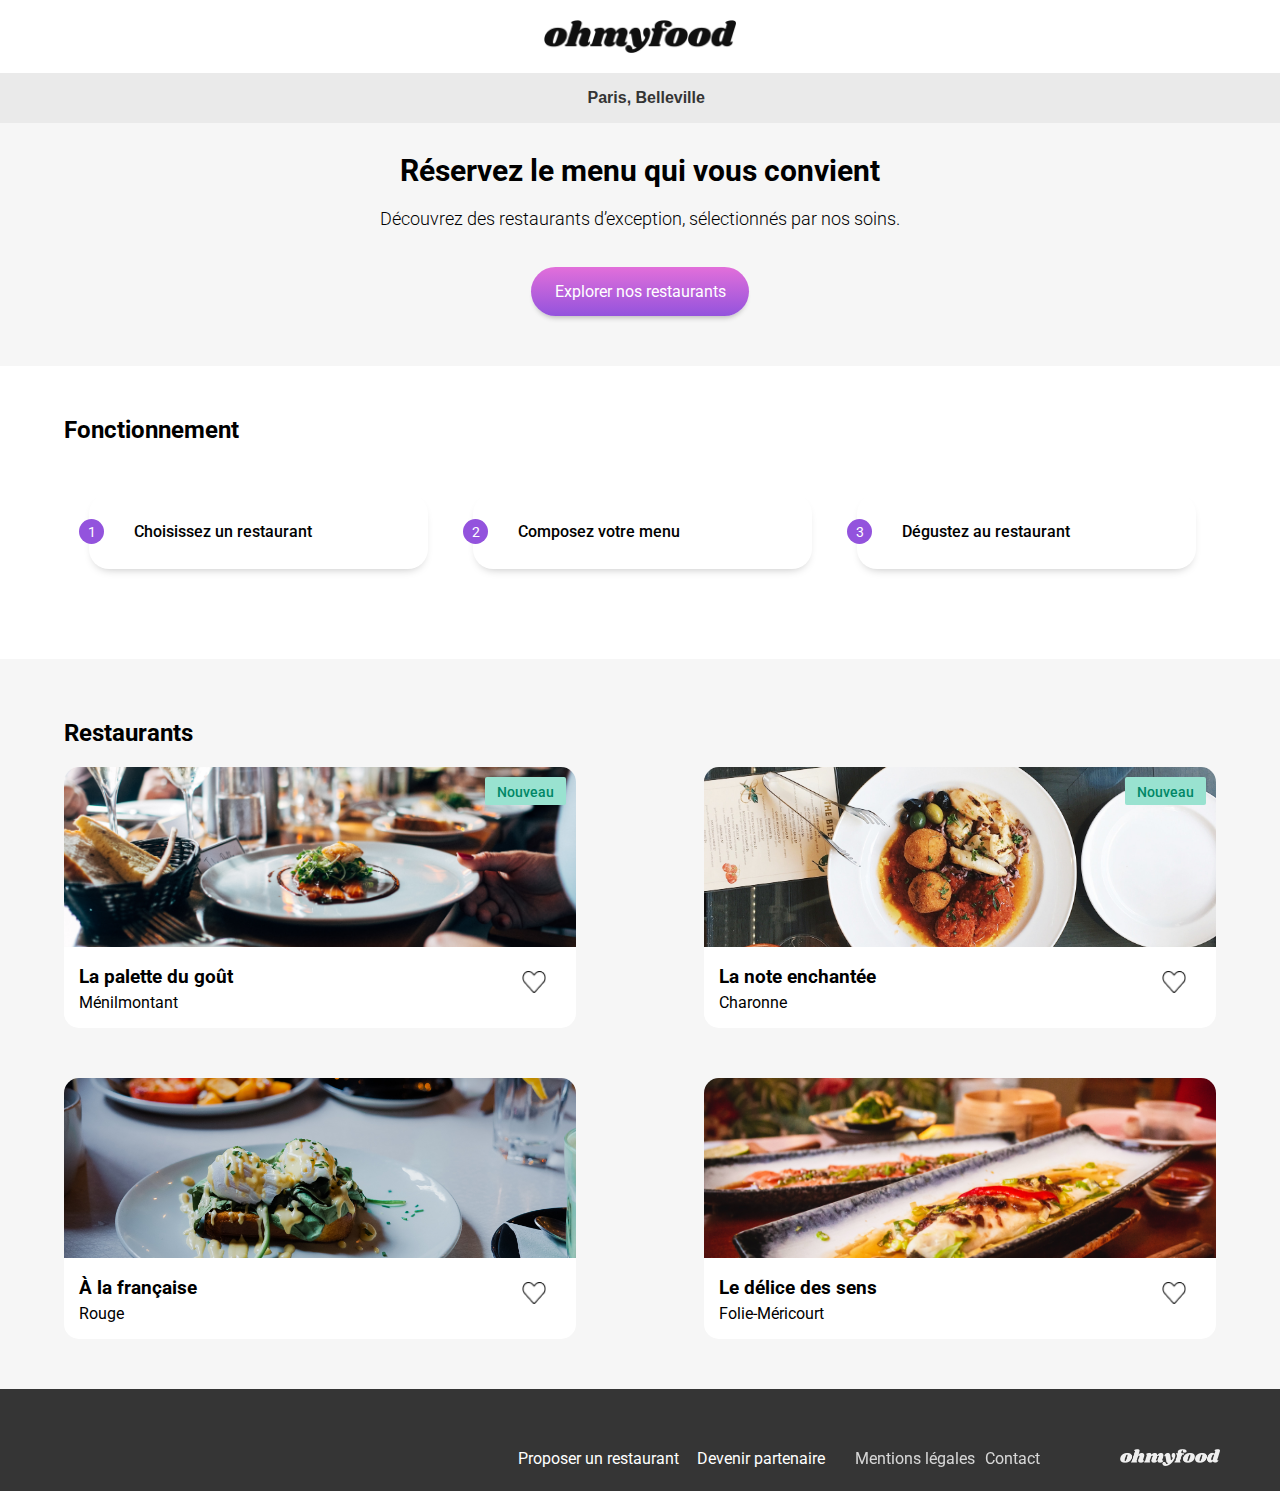
==== commit db024fbb: "étape 4: réaliser le responsive de la page d'accueil #4" ====
--- a/index.html
+++ b/index.html
@@ -13,6 +13,7 @@
     <title>ohmyfood!</title>
 </head>
 <body>
+    
     <header>
         <div id="header-img">
             <img src="assets/images/ohmyfood.png" alt="logo ohmyfood">
@@ -31,7 +32,7 @@
                     Découvrez des restaurants d’exception, sélectionnés par nos soins.
                 </p>    
             </div>
-            <div id="exploration-btn">
+            <div class="purple-btn">
                 Explorer nos restaurants
             </div>
         </section>
@@ -70,20 +71,23 @@
         <section id="restaurants">
             <h2>Restaurants</h2>
             <div id="restaurants-container"> 
-                <article class="r-card">
-                    <div class="image-container">
-                        <img class="r-card-img" src="assets/images/jay-wennington-N_Y88TWmGwA-unsplash.jpg" alt="plat du restaurant la Palette du Goût à Ménilmontant">
-                        <div class="card-badge">Nouveau</div>
-                    </div>
-                    <div class="card-content">
-                        <div class="card-text">
-                            <h3>La palette du goût</h3>
-                            <p>Ménilmontant</p>
-                        </div>
+                    <article class="r-card">
+                        <a class="card-link" href="restaurants/menu-lpdg.html">
+                            <div class="image-container">
+                                <img class="r-card-img" src="assets/images/jay-wennington-N_Y88TWmGwA-unsplash.jpg" alt="plat du restaurant la Palette du Goût à Ménilmontant">
+                                <div class="card-badge">Nouveau</div>
+                            </div>
+                            <div class="card-content">
+                                <div class="card-text">
+                                    <h3>La palette du goût</h3>
+                                    <p>Ménilmontant</p>
+                                </div>
+                                
+                            </div>
+                        </a>
                         <div class="heart" onclick="toggleHeart(this)">
                         </div>
-                    </div>
-                </article>
+                    </article>
                 <article class="r-card">
                     <div class="image-container">
                         <img class="r-card-img" src="assets/images/stil-u2Lp8tXIcjw-unsplash.jpg" alt="plat du restaurant La note enchantée à Charonne">
@@ -94,8 +98,8 @@
                             <h3>La note enchantée</h3>
                             <p>Charonne</p>
                         </div>
-                        <div class="heart" onclick="toggleHeart(this)">
-                        </div>
+                    </div>
+                    <div class="heart" onclick="toggleHeart(this)">
                     </div>
                 </article>
                 <article class="r-card">
@@ -107,8 +111,8 @@
                             <h3>À la française</h3>
                             <p>Rouge</p>
                         </div>
-                        <div class="heart" onclick="toggleHeart(this)">
-                        </div>
+                    </div>
+                    <div class="heart" onclick="toggleHeart(this)">
                     </div>
                 </article>
                 <article class="r-card">
@@ -120,23 +124,23 @@
                             <h3>Le délice des sens</h3>
                             <p>Folie-Méricourt</p>
                         </div>
-                        <div class="heart" onclick="toggleHeart(this)">
-                        </div>
+                    </div>
+                    <div class="heart" onclick="toggleHeart(this)">
                     </div>
                 </article>
             </div>
         </section>
     </main>
     <footer>
-        <div id="footer-content">
+        <div class="footer-content">
             <img src="assets/images/ohmyfood.png" alt="logo ohmyfood">
-            <div id="content-1">
+            <div class="content-1">
                 <p><i class="fa-sharp fa-solid fa-utensils fa-xs"></i>Proposer un restaurant</p>
                 <p><i class="fa-solid fa-handshake-angle fa-xs"></i>Devenir partenaire</p>
             </div>
-            <div id="content-2">
+            <div class="content-2">
                 <p>Mentions légales</p>
-                <p>Contact</p>
+                <a href="mailto:contact@ohmyfood.fr">Contact</a>
             </div>
         </div>
     </footer>
--- a/assets/css/homepage-style.css
+++ b/assets/css/homepage-style.css
@@ -3,386 +3,340 @@
   cursor: default;
 }
 
-/******* mobile version *******/
-@media (min-width: 320px) and (max-width: 767px) {
-  body {
-    margin: 0;
-    font-family: "Roboto", sans-serif;
-  }
+/******* mobile version 320px-768px*******/
+body {
+  margin: 0;
+  font-family: "Roboto", sans-serif;
+}
+
+/******* header *******/
+#header-img {
+  display: flex;
+  justify-content: center;
+}
+
+#header-img img {
+  margin-top: 20px;
+  margin-bottom: 10px;
+  width: 162px;
+}
+
+/******* location *******/
+#location {
+  display: flex;
+  justify-content: center;
+  align-items: center;
+  height: 50px;
+  margin-bottom: 7px;
+  background-color: #eaeaea;
+  box-shadow: inset 0 5px 5px -3px #bdbdbd, 0 7px 5px -3px #bdbdbd;
+  color: #353535;
+}
+
+#location input {
+  margin-left: 15px;
+  width: 120px;
+  background-color: transparent;
+  border: none;
+  font-weight: bold;
+  font-size: 16px;
+  color: #353535;
+}
+
+#location input:focus {
+  outline: none;
+}
+
+/******* information *******/
+#informations {
+  display: flex;
+  flex-direction: column;
+  text-align: center;
+  align-items: center;
+  background-color: #f6f6f6;
+}
+
+#exploration-txt {
+  margin-top: 20px;
+  margin-bottom: 10px;
+}
+
+#exploration-txt h1 {
+  padding: 0 40px;
+}
+
+#exploration-txt p {
+  padding: 0 40px;
+  font-weight: 300;
+  font-size: 16px;
+}
+
+.purple-btn {
+  position: relative;
+  width: 218px;
+  padding: 15px 0;
+  margin-bottom: 50px;
+  border-radius: 40px;
+  box-shadow: 0 5px 5px -3px #bdbdbd;
+  color: white;
+  background: linear-gradient(#e26fda, #9353dd);
+  cursor: pointer;
+  transition: opacity 300ms ease-in-out, box-shadow 250ms ease-in-out;
+  /******* animation étape 3 *******/
+}
+.purple-btn:hover::after {
+  content: "";
+  border-radius: 40px;
+  transition: opacity 300ms ease-in-out, box-shadow 200ms ease-in-out;
+}
+.purple-btn:hover {
+  opacity: 0.8;
+  box-shadow: 0 0 5px 0 rgba(66, 66, 66, 0.5);
+}
+
+/******* fonctionnement *******/
+#fonctionnement {
+  margin-top: 40px;
+  padding-bottom: 40px;
+  background-color: white;
+}
+
+#fonctionnement h2 {
+  margin-left: 18px;
+  margin-bottom: 30px;
+}
+
+#f-container {
+  display: flex;
+  flex-direction: column;
+}
+
+.fonctionnement-element {
+  display: flex;
+  margin: 20px;
+  width: 90%;
+  height: 75px;
+  margin-left: 25px;
+  border-radius: 20px;
+  box-shadow: 0 5px 10px -5px #bdbdbd;
+}
+
+.f-card-number {
+  display: flex;
+  position: relative;
+  align-items: center;
+  left: -10px;
+}
+
+.card-number-content {
+  padding: 5px;
+  width: 15px;
+  height: 15px;
+  border-radius: 40px;
+  background-color: #9353dd;
+  color: white;
+  text-align: center;
+  font-size: 14px;
+}
+
+.f-card-content {
+  display: flex;
+  align-items: center;
+}
+
+.f-card-content p {
+  padding: 20px 20px 20px 10px;
+  font-weight: 500;
+}
+
+.f-card-content i {
+  margin-left: 10px;
+  color: #7e7e7e;
+}
+
+#f-element-3 i {
+  color: #9353dd;
+}
+
+/******* restaurants *******/
+#restaurants {
+  padding-top: 40px;
+  padding-bottom: 45px;
+  background-color: #f6f6f6;
+}
+
+#restaurants-container {
+  display: flex;
+  flex-direction: column;
+  align-items: center;
+}
+
+#restaurants h2 {
+  margin-left: 18px;
+}
+
+.r-card {
+  position: relative;
+  margin-bottom: 18px;
+  display: flex;
+  flex-direction: column;
+  width: 90%;
+  border-radius: 15px;
+  background-color: white;
+  cursor: pointer;
+}
+
+.card-link {
+  text-decoration: none;
+  color: inherit;
+  display: block;
+}
+
+.r-card .image-container {
+  display: flex;
+  align-items: center;
+  width: 100%;
+  height: 180px;
+  overflow: hidden;
+  border-top-left-radius: 15px;
+  border-top-right-radius: 15px;
+}
+
+.r-card-img {
+  width: 100%;
+}
+
+.r-card .card-content {
+  margin-left: 15px;
+  display: flex;
+  justify-content: space-between;
+  align-items: center;
+}
+
+.r-card .card-content h3 {
+  margin-bottom: 0;
+}
+
+.r-card .card-content p {
+  margin-top: 5px;
+}
+
+.heart {
+  width: 24px;
+  height: 22px;
+  background-image: url("../../assets/images/heart.png");
+  background-size: cover;
+  cursor: pointer;
+}
+
+.r-card .heart {
+  position: absolute;
+  bottom: 35px;
+  right: 30px;
+}
+
+.filled {
+  background-image: url("../../assets/images/color-heart.png");
+}
+
+.card-badge {
+  padding: 7px 12px 5px 12px;
+  position: absolute;
+  top: 10px;
+  right: 10px;
+  border-radius: 2px;
+  background-color: #99E2D0;
+  color: #008766;
+  font-weight: 500;
+  font-size: 14px;
+}
+
+/******* footer *******/
+footer {
+  display: flex;
+  flex-direction: column;
+  padding: 30px 0 20px 20px;
+  background-color: #353535;
+  color: white;
+}
+
+footer a {
+  text-decoration: none;
+  color: white;
+}
+
+footer img {
+  margin-bottom: 15px;
+  width: 100px;
+  filter: invert(100%);
+}
+
+.footer-content {
+  display: flex;
+  flex-direction: column;
+}
+
+footer .fa-sharp {
+  margin-right: 12px;
+}
+
+footer .fa-handshake-angle {
+  margin-right: 8px;
+}
+
+.content-1 p, .content-2 p {
+  margin-top: 0;
+  margin-bottom: 8px;
+}
+
+/******* mobile version 768px-1024px*******/
+@media (min-width: 768px) {
   /******* header *******/
-  #header-img {
-    display: flex;
-    justify-content: center;
-  }
-  #header-img img {
-    margin-top: 20px;
-    margin-bottom: 10px;
-    width: 50%;
-  }
-  /******* location *******/
-  #location {
-    display: flex;
-    justify-content: center;
-    align-items: center;
-    height: 50px;
-    margin-bottom: 7px;
-    background-color: #eaeaea;
-    box-shadow: inset 0 5px 5px -3px #bdbdbd, 0 7px 5px -3px #bdbdbd;
-    color: #353535;
-  }
-  #location input {
-    margin-left: 15px;
-    width: 120px;
-    background-color: transparent;
-    border: none;
-    font-weight: bold;
-    font-size: 16px;
-    color: #353535;
-  }
-  #location input:focus {
-    outline: none;
-  }
-  /******* information *******/
-  #informations {
-    display: flex;
-    flex-direction: column;
-    text-align: center;
-    align-items: center;
-    background-color: #f6f6f6;
-  }
-  #exploration-txt {
-    margin-top: 20px;
-    margin-bottom: 10px;
-  }
-  #exploration-txt h1 {
-    padding: 0 40px;
-  }
-  #exploration-txt p {
-    font-weight: 300;
-    font-size: 18px;
-  }
-  #exploration-btn {
-    position: relative;
-    width: 218px;
-    padding: 15px 0;
-    margin-bottom: 50px;
-    border-radius: 40px;
-    box-shadow: 0 5px 5px -3px #bdbdbd;
-    color: white;
-    background: linear-gradient(#e26fda, #a15adb);
-    cursor: pointer;
-    transition: opacity 300ms ease-in-out, box-shadow 250ms ease-in-out;
-    /******* animation étape 3 *******/
-  }
-  #exploration-btn:hover::after {
-    content: "";
-    border-radius: 40px;
-    transition: opacity 300ms ease-in-out, box-shadow 200ms ease-in-out;
-  }
-  #exploration-btn:hover {
-    opacity: 0.8;
-    box-shadow: 0 0 5px 0 rgba(66, 66, 66, 0.5);
-  }
-  /******* fonctionnement *******/
-  #fonctionnement {
-    margin-top: 40px;
-    padding-bottom: 40px;
-    background-color: white;
-  }
-  #fonctionnement h2 {
-    margin-left: 18px;
-    margin-bottom: 30px;
-  }
-  #f-container {
-    display: flex;
-    flex-direction: column;
-  }
-  .fonctionnement-element {
-    display: flex;
-    margin: 20px;
-    height: 75px;
-    margin-left: 25px;
-    border-radius: 20px;
-    box-shadow: 0 5px 10px -5px #bdbdbd;
-  }
-  .f-card-number {
-    display: flex;
-    position: relative;
-    align-items: center;
-    left: -10px;
-  }
-  .card-number-content {
-    padding: 5px;
-    width: 15px;
-    height: 15px;
-    border-radius: 40px;
-    background-color: #9356dc;
-    color: white;
-    text-align: center;
-    font-size: 14px;
-  }
-  .f-card-content {
-    padding: 8px 0;
-    display: flex;
-    align-items: center;
-  }
-  .f-card-content p {
-    margin-left: 15px;
-    font-weight: 500;
-  }
-  .f-card-content i {
-    margin-left: 10px;
-    color: #7e7e7e;
-  }
-  #f-element-3 i {
-    color: #9356dc;
-  }
-  /******* restaurants *******/
-  #restaurants {
-    padding-top: 40px;
-    padding-bottom: 45px;
-    background-color: #f6f6f6;
-  }
-  #restaurants-container {
-    display: flex;
-    flex-direction: column;
-    align-items: center;
-  }
-  #restaurants h2 {
-    margin-left: 18px;
-  }
-  .r-card {
-    margin-bottom: 18px;
-    position: relative;
-    display: flex;
-    flex-direction: column;
-    width: 90%;
-    border-radius: 15px;
-    background-color: white;
-    cursor: pointer;
-  }
-  .r-card .image-container {
-    display: flex;
-    align-items: center;
-    width: 100%;
-    height: 180px;
-    overflow: hidden;
-    border-top-left-radius: 15px;
-    border-top-right-radius: 15px;
-  }
-  .r-card-img {
-    width: 100%;
-  }
-  .r-card .card-content {
-    margin-left: 15px;
-    display: flex;
-    justify-content: space-between;
-    align-items: center;
-  }
-  .r-card .card-content h3 {
-    margin-bottom: 0;
-  }
-  .r-card .card-content p {
-    margin-top: 5px;
-  }
-  .heart {
-    margin-right: 20px;
-    width: 24px;
-    height: 22px;
-    background-image: url("../../assets/images/heart.png");
-    background-size: cover;
-    cursor: pointer;
-  }
-  .filled {
-    background-image: url("../../assets/images/color-heart.png");
-  }
-  .card-badge {
-    padding: 7px 12px 5px 12px;
-    position: absolute;
-    top: 10px;
-    right: 10px;
-    border-radius: 2px;
-    background-color: #99e2d0;
-    color: #008766;
-    font-weight: 500;
-    font-size: 14px;
-  }
-  /******* footer *******/
-  footer {
-    display: flex;
-    flex-direction: column;
-    padding: 30px 0 20px 20px;
-    background-color: #353535;
-    color: white;
-  }
-  footer img {
-    margin-bottom: 15px;
-    width: 100px;
-    filter: invert(100%);
-  }
-  #footer-content {
-    display: flex;
-    flex-direction: column;
-  }
-  footer .fa-sharp {
-    margin-right: 12px;
-  }
-  footer .fa-handshake-angle {
-    margin-right: 8px;
-  }
-  #content-1 p, #content-2 p {
-    margin-top: 0;
-    margin-bottom: 8px;
-  }
-}
-/******* tablette version *******/
-@media (min-width: 768px) and (max-width: 1023px) {
-  body {
-    display: flex;
-    flex-direction: column;
-    justify-content: center;
-    margin: 0;
-    font-family: "Roboto", sans-serif;
-  }
-  #header-img {
-    display: flex;
-    justify-content: center;
-  }
   #header-img img {
     margin-top: 20px;
     margin-bottom: 20px;
     width: 15%;
   }
-  .r-card-img {
-    width: 50%;
-  }
   /******* location *******/
   #location {
-    display: flex;
-    justify-content: center;
-    align-items: center;
-    height: 50px;
-    background-color: #eaeaea;
-    color: #353535;
-  }
-  #location input {
-    margin-left: 15px;
-    width: 120px;
-    background-color: transparent;
-    border: none;
-    font-weight: bold;
-    font-size: 16px;
-    color: #353535;
-  }
-  #location input:focus {
-    outline: none;
-  }
-  /******* information *******/
-  #informations {
-    display: flex;
-    flex-direction: column;
-    text-align: center;
-    align-items: center;
-    background-color: #f6f6f6;
+    margin-bottom: 0;
+    box-shadow: none;
   }
   #exploration-txt {
     margin-top: 10px;
     margin-bottom: 20px;
+  }
+  #exploration-txt h1 {
     font-size: 30px;
   }
-  #exploration-txt h1 {
-    padding: 0 40px;
-  }
   #exploration-txt p {
-    font-weight: 300;
-    font-size: 18px;
-  }
-  #exploration-btn {
-    position: relative;
-    width: 218px;
-    padding: 15px 0;
-    margin-bottom: 50px;
-    border-radius: 40px;
-    box-shadow: 0 5px 5px -3px #bdbdbd;
-    color: white;
-    background: linear-gradient(#e26fda, #a15adb);
-    cursor: pointer;
-    transition: opacity 300ms ease-in-out, box-shadow 250ms ease-in-out;
-    /******* animation étape 3 *******/
-  }
-  #exploration-btn:hover::after {
-    content: "";
-    border-radius: 40px;
-    transition: opacity 300ms ease-in-out, box-shadow 200ms ease-in-out;
-  }
-  #exploration-btn:hover {
-    opacity: 0.8;
-    box-shadow: 0 0 5px 0 rgba(66, 66, 66, 0.5);
+    font-size: 14px;
   }
   /******* fonctionnement *******/
   #fonctionnement {
-    margin-left: auto;
-    margin-right: auto;
     margin-top: 50px;
-    margin-bottom: 50px;
+    margin-bottom: 30px;
   }
   #fonctionnement h2 {
     margin-left: 5%;
-    margin-bottom: 30px;
   }
   #f-container {
     display: flex;
     flex-direction: row;
-    justify-content: center;
+    justify-content: baseline;
+    margin-left: 5%;
+    margin-right: 5%;
   }
   .fonctionnement-element {
-    display: flex;
-    margin: 20px;
-    height: 75px;
-    width: 200px;
-    border-radius: 20px;
-    box-shadow: 0 5px 10px -5px #bdbdbd;
-  }
-  .f-card-number {
-    display: flex;
-    position: relative;
-    align-items: center;
-    left: -10px;
-  }
-  .card-number-content {
-    padding: 5px;
-    width: 15px;
-    height: 15px;
-    border-radius: 40px;
-    background-color: #9356dc;
-    color: white;
-    text-align: center;
-    font-size: 14px;
-  }
-  .f-card-content {
-    display: flex;
-    align-items: center;
-  }
-  .f-card-content p {
-    margin-left: 10px;
-    font-weight: 500;
-    font-size: 12px;
-  }
-  .f-card-content i {
-    margin-left: 5px;
-    color: #7e7e7e;
-  }
-  #f-element-3 i {
-    color: #9356dc;
+    width: 40%;
   }
   /******* restaurants *******/
   #restaurants {
-    padding-top: 30px;
-    padding-bottom: 45px;
-    background-color: #f6f6f6;
+    padding-bottom: 0;
   }
   #restaurants-container {
     display: flex;
+    flex-direction: row;
     flex-wrap: wrap;
     justify-content: space-around;
   }
@@ -390,860 +344,80 @@
     margin-left: 5%;
   }
   .r-card {
+    width: 40%;
     margin-bottom: 50px;
-    position: relative;
-    display: flex;
-    flex-direction: column;
-    width: 40%;
-    border-radius: 15px;
-    background-color: white;
-    cursor: pointer;
-  }
-  .r-card .image-container {
-    display: flex;
-    align-items: center;
-    width: 100%;
-    height: 150px;
-    overflow: hidden;
-    border-top-left-radius: 15px;
-    border-top-right-radius: 15px;
-  }
-  .r-card-img {
-    width: 100%;
-  }
-  .r-card .card-content {
-    margin-left: 15px;
-    display: flex;
-    justify-content: space-between;
-    align-items: center;
-  }
-  .r-card .card-content h3 {
-    margin-bottom: 0;
-  }
-  .r-card .card-content p {
-    margin-top: 5px;
-  }
-  .heart {
-    margin-right: 20px;
-    width: 24px;
-    height: 22px;
-    background-image: url("../../assets/images/heart.png");
-    background-size: cover;
-    cursor: pointer;
-  }
-  .filled {
-    background-image: url("../../assets/images/color-heart.png");
-  }
-  .card-badge {
-    padding: 7px 12px 5px 12px;
-    position: absolute;
-    top: 10px;
-    right: 10px;
-    border-radius: 2px;
-    background-color: #99e2d0;
-    color: #008766;
-    font-weight: 500;
-    font-size: 14px;
   }
   /******* footer *******/
   footer {
-    display: flex;
+    flex-direction: row;
     justify-content: flex-end;
-    align-items: center;
-    padding: 40px 20px 20px 0;
-    background-color: #353535;
-    color: white;
+    padding: 50px 0 10px 0;
   }
   footer img {
     order: 3;
-    margin-right: 30px;
-    margin-left: 20px;
-    width: 100px;
+    padding-right: 30px;
+    padding-left: 40px;
     filter: invert(100%);
   }
-  #footer-content {
+  .footer-content {
+    flex-direction: row;
+  }
+  .content-1, .content-2 {
     display: flex;
-    align-items: center;
-  }
-  #content-1, #content-2 {
-    display: flex;
-    flex-direction: row;
-  }
-  #content-1 {
+    flex-direction: row;
+  }
+  .content-1 {
     order: 1;
     margin-right: 20px;
   }
-  #content-2 {
+  .content-2 {
     order: 2;
     opacity: 0.8;
   }
-  #content-1 p, #content-2 p {
+  .content-1 p, .content-2 p {
     margin-right: 10px;
   }
   footer .fa-sharp, .fa-handshake-angle {
     margin-right: 8px;
   }
-}
-/******* desktop version *******/
-@media (min-width: 1024px) and (max-width: 1279px) {
-  body {
-    display: flex;
-    flex-direction: column;
-    justify-content: center;
-    margin: 0;
-    font-family: "Roboto", sans-serif;
-  }
-  #header-img {
-    display: flex;
-    justify-content: center;
-  }
-  #header-img img {
-    margin-top: 20px;
-    margin-bottom: 20px;
-    width: 15%;
-  }
-  .r-card-img {
-    width: 50%;
-  }
-  /******* location *******/
-  #location {
-    display: flex;
-    justify-content: center;
-    align-items: center;
-    height: 50px;
-    background-color: #eaeaea;
-    color: #353535;
-  }
-  #location input {
-    margin-left: 15px;
-    width: 120px;
-    background-color: transparent;
-    border: none;
-    font-weight: bold;
-    font-size: 16px;
-    color: #353535;
-  }
-  #location input:focus {
-    outline: none;
-  }
-  /******* information *******/
-  #informations {
-    display: flex;
-    flex-direction: column;
-    text-align: center;
-    align-items: center;
-    background-color: #f6f6f6;
-  }
-  #exploration-txt {
-    margin-top: 10px;
-    margin-bottom: 20px;
-    font-size: 30px;
-  }
-  #exploration-txt h1 {
-    padding: 0 40px;
-  }
+  /******* mobile version 1024px-1280px*******/
+}
+@media (min-width: 768px) and (min-width: 1024px) {
+  /******* exploration *******/
   #exploration-txt p {
-    font-weight: 300;
     font-size: 18px;
   }
-  #exploration-btn {
-    position: relative;
-    width: 218px;
-    padding: 15px 0;
-    margin-bottom: 50px;
-    border-radius: 40px;
-    box-shadow: 0 5px 5px -3px #bdbdbd;
-    color: white;
-    background: linear-gradient(#e26fda, #a15adb);
-    cursor: pointer;
-    transition: opacity 300ms ease-in-out, box-shadow 250ms ease-in-out;
-    /******* animation étape 3 *******/
-  }
-  #exploration-btn:hover::after {
-    content: "";
-    border-radius: 40px;
-    transition: opacity 300ms ease-in-out, box-shadow 200ms ease-in-out;
-  }
-  #exploration-btn:hover {
-    opacity: 0.8;
-    box-shadow: 0 0 5px 0 rgba(66, 66, 66, 0.5);
-  }
-  /******* fonctionnement *******/
-  #fonctionnement {
-    margin-left: auto;
-    margin-right: auto;
-    margin-top: 50px;
-    margin-bottom: 50px;
-  }
-  #fonctionnement h2 {
-    margin-left: 10%;
-    margin-bottom: 30px;
-  }
-  #f-container {
-    display: flex;
-    flex-direction: row;
-    justify-content: center;
-    margin-left: 8%;
-    margin-right: 8%;
-  }
-  .fonctionnement-element {
-    display: flex;
-    margin: 20px;
-    height: 75px;
-    width: 310px;
-    border-radius: 20px;
-    box-shadow: 0 5px 10px -5px #bdbdbd;
-  }
-  .f-card-number {
-    display: flex;
-    position: relative;
-    align-items: center;
-    left: -10px;
-  }
-  .card-number-content {
-    padding: 5px;
-    width: 15px;
-    height: 15px;
-    border-radius: 40px;
-    background-color: #9356dc;
-    color: white;
-    text-align: center;
-    font-size: 14px;
-  }
-  .f-card-content {
-    padding: 8px 0;
-    display: flex;
-    align-items: center;
-  }
-  .f-card-content p {
-    margin-left: 15px;
-    font-weight: 500;
-  }
-  .f-card-content i {
-    margin-left: 10px;
-    color: #7e7e7e;
-  }
-  #f-element-3 i {
-    color: #9356dc;
-  }
-  /******* restaurants *******/
-  #restaurants {
-    padding-top: 20px;
-    padding-bottom: 45px;
-    background-color: #f6f6f6;
-  }
-  #restaurants-container {
-    margin-left: 10%;
-    margin-right: 10%;
-    display: flex;
-    flex-wrap: wrap;
-    justify-content: space-between;
-  }
-  #restaurants h2 {
-    margin-left: 10%;
-  }
-  .r-card {
-    margin-bottom: 50px;
-    position: relative;
-    display: flex;
-    flex-direction: column;
-    width: 400px;
-    border-radius: 15px;
-    background-color: white;
-    cursor: pointer;
-  }
-  .r-card .image-container {
-    display: flex;
-    align-items: center;
-    width: 100%;
-    height: 150px;
-    overflow: hidden;
-    border-top-left-radius: 15px;
-    border-top-right-radius: 15px;
-  }
-  .r-card-img {
-    width: 100%;
-  }
-  .r-card .card-content {
-    margin-left: 15px;
-    display: flex;
-    justify-content: space-between;
-    align-items: center;
-  }
-  .r-card .card-content h3 {
-    margin-bottom: 0;
-  }
-  .r-card .card-content p {
-    margin-top: 5px;
-  }
-  .heart {
-    margin-right: 20px;
-    width: 24px;
-    height: 22px;
-    background-image: url("../../assets/images/heart.png");
-    background-size: cover;
-    cursor: pointer;
-  }
-  .filled {
-    background-image: url("../../assets/images/color-heart.png");
-  }
-  .card-badge {
-    padding: 7px 12px 5px 12px;
-    position: absolute;
-    top: 10px;
-    right: 10px;
-    border-radius: 2px;
-    background-color: #99e2d0;
-    color: #008766;
-    font-weight: 500;
-    font-size: 14px;
-  }
-  /******* footer *******/
   footer {
-    display: flex;
+    flex-direction: row;
     justify-content: flex-end;
-    align-items: center;
-    padding: 50px 20px 20px 0;
-    background-color: #353535;
-    color: white;
+    padding: 60px 0 10px 0;
   }
   footer img {
     order: 3;
-    margin-right: 40px;
-    margin-left: 40px;
-    width: 100px;
+    padding-right: 60px;
+    padding-left: 80px;
     filter: invert(100%);
   }
-  #footer-content {
+  .footer-content {
+    flex-direction: row;
+  }
+  .content-1, .content-2 {
     display: flex;
-    align-items: center;
-  }
-  #content-1, #content-2 {
-    display: flex;
-    flex-direction: row;
-  }
-  #content-1 {
+    flex-direction: row;
+  }
+  .content-1 {
     order: 1;
-  }
-  #content-2 {
+    margin-right: 20px;
+  }
+  .content-2 {
     order: 2;
-    margin-left: 30px;
-    margin-right: 40px;
     opacity: 0.8;
   }
-  #content-1 p, #content-2 p {
-    margin-right: 15px;
+  .content-1 p, .content-2 p {
+    margin-right: 10px;
   }
   footer .fa-sharp, .fa-handshake-angle {
-    margin-right: 10px;
-  }
-}
-/******* desktop version *******/
-@media (min-width: 1280px) and (max-width: 1599px) {
-  body {
-    display: flex;
-    flex-direction: column;
-    justify-content: center;
-    margin: 0;
-    font-family: "Roboto", sans-serif;
-  }
-  #header-img {
-    display: flex;
-    justify-content: center;
-  }
-  #header-img img {
-    margin-top: 20px;
-    margin-bottom: 20px;
-    width: 15%;
-  }
-  .r-card-img {
-    width: 50%;
-  }
-  /******* location *******/
-  #location {
-    display: flex;
-    justify-content: center;
-    align-items: center;
-    height: 50px;
-    background-color: #eaeaea;
-    color: #353535;
-  }
-  #location input {
-    margin-left: 15px;
-    width: 120px;
-    background-color: transparent;
-    border: none;
-    font-weight: bold;
-    font-size: 16px;
-    color: #353535;
-  }
-  #location input:focus {
-    outline: none;
-  }
-  /******* information *******/
-  #informations {
-    display: flex;
-    flex-direction: column;
-    text-align: center;
-    align-items: center;
-    background-color: #f6f6f6;
-  }
-  #exploration-txt {
-    margin-top: 10px;
-    margin-bottom: 20px;
-    font-size: 30px;
-  }
-  #exploration-txt h1 {
-    padding: 0 40px;
-  }
-  #exploration-txt p {
-    font-weight: 300;
-    font-size: 18px;
-  }
-  #exploration-btn {
-    position: relative;
-    width: 218px;
-    padding: 15px 0;
-    margin-bottom: 50px;
-    border-radius: 40px;
-    box-shadow: 0 5px 5px -3px #bdbdbd;
-    color: white;
-    background: linear-gradient(#e26fda, #a15adb);
-    cursor: pointer;
-    transition: opacity 300ms ease-in-out, box-shadow 250ms ease-in-out;
-    /******* animation étape 3 *******/
-  }
-  #exploration-btn:hover::after {
-    content: "";
-    border-radius: 40px;
-    transition: opacity 300ms ease-in-out, box-shadow 200ms ease-in-out;
-  }
-  #exploration-btn:hover {
-    opacity: 0.8;
-    box-shadow: 0 0 5px 0 rgba(66, 66, 66, 0.5);
-  }
-  /******* fonctionnement *******/
-  #fonctionnement {
-    margin-left: auto;
-    margin-right: auto;
-    margin-top: 50px;
-    margin-bottom: 50px;
-  }
-  #fonctionnement h2 {
-    margin-left: 10%;
-    margin-bottom: 30px;
-  }
-  #f-container {
-    display: flex;
-    flex-direction: row;
-    justify-content: center;
-    margin-left: 8%;
-    margin-right: 8%;
-  }
-  .fonctionnement-element {
-    display: flex;
-    margin: 20px;
-    height: 75px;
-    width: 310px;
-    border-radius: 20px;
-    box-shadow: 0 5px 10px -5px #bdbdbd;
-  }
-  .f-card-number {
-    display: flex;
-    position: relative;
-    align-items: center;
-    left: -10px;
-  }
-  .card-number-content {
-    padding: 5px;
-    width: 15px;
-    height: 15px;
-    border-radius: 40px;
-    background-color: #9356dc;
-    color: white;
-    text-align: center;
-    font-size: 14px;
-  }
-  .f-card-content {
-    padding: 8px 0;
-    display: flex;
-    align-items: center;
-  }
-  .f-card-content p {
-    margin-left: 15px;
-    font-weight: 500;
-  }
-  .f-card-content i {
-    margin-left: 10px;
-    color: #7e7e7e;
-  }
-  #f-element-3 i {
-    color: #9356dc;
-  }
-  /******* restaurants *******/
-  #restaurants {
-    padding-top: 20px;
-    padding-bottom: 45px;
-    background-color: #f6f6f6;
-  }
-  #restaurants-container {
-    margin-left: 10%;
-    margin-right: 10%;
-    display: flex;
-    flex-wrap: wrap;
-    justify-content: space-between;
-  }
-  #restaurants h2 {
-    margin-left: 10%;
-  }
-  .r-card {
-    margin-bottom: 50px;
-    position: relative;
-    display: flex;
-    flex-direction: column;
-    width: 490px;
-    border-radius: 15px;
-    background-color: white;
-    cursor: pointer;
-  }
-  .r-card .image-container {
-    display: flex;
-    align-items: center;
-    width: 100%;
-    height: 150px;
-    overflow: hidden;
-    border-top-left-radius: 15px;
-    border-top-right-radius: 15px;
-  }
-  .r-card-img {
-    width: 100%;
-  }
-  .r-card .card-content {
-    margin-left: 15px;
-    display: flex;
-    justify-content: space-between;
-    align-items: center;
-  }
-  .r-card .card-content h3 {
-    margin-bottom: 0;
-  }
-  .r-card .card-content p {
-    margin-top: 5px;
-  }
-  .heart {
-    margin-right: 20px;
-    width: 24px;
-    height: 22px;
-    background-image: url("../../assets/images/heart.png");
-    background-size: cover;
-    cursor: pointer;
-  }
-  .filled {
-    background-image: url("../../assets/images/color-heart.png");
-  }
-  .card-badge {
-    padding: 7px 12px 5px 12px;
-    position: absolute;
-    top: 10px;
-    right: 10px;
-    border-radius: 2px;
-    background-color: #99e2d0;
-    color: #008766;
-    font-weight: 500;
-    font-size: 14px;
-  }
-  /******* footer *******/
-  footer {
-    display: flex;
-    justify-content: flex-end;
-    align-items: center;
-    padding: 50px 20px 20px 0;
-    background-color: #353535;
-    color: white;
-  }
-  footer img {
-    order: 3;
-    margin-right: 40px;
-    margin-left: 40px;
-    width: 100px;
-    filter: invert(100%);
-  }
-  #footer-content {
-    display: flex;
-    align-items: center;
-  }
-  #content-1, #content-2 {
-    display: flex;
-    flex-direction: row;
-  }
-  #content-1 {
-    order: 1;
-  }
-  #content-2 {
-    order: 2;
-    margin-left: 30px;
-    margin-right: 40px;
-    opacity: 0.8;
-  }
-  #content-1 p, #content-2 p {
-    margin-right: 15px;
-  }
-  footer .fa-sharp, .fa-handshake-angle {
-    margin-right: 10px;
-  }
-}
-/******* desktop version *******/
-@media (min-width: 1600px) {
-  body {
-    display: flex;
-    flex-direction: column;
-    justify-content: center;
-    margin: 0;
-    font-family: "Roboto", sans-serif;
-  }
-  #header-img {
-    display: flex;
-    justify-content: center;
-  }
-  #header-img img {
-    margin-top: 20px;
-    margin-bottom: 20px;
-    width: 15%;
-  }
-  .r-card-img {
-    width: 50%;
-  }
-  /******* location *******/
-  #location {
-    display: flex;
-    justify-content: center;
-    align-items: center;
-    height: 50px;
-    background-color: #eaeaea;
-    color: #353535;
-  }
-  #location input {
-    margin-left: 15px;
-    width: 120px;
-    background-color: transparent;
-    border: none;
-    font-weight: bold;
-    font-size: 16px;
-    color: #353535;
-  }
-  #location input:focus {
-    outline: none;
-  }
-  /******* information *******/
-  #informations {
-    display: flex;
-    flex-direction: column;
-    text-align: center;
-    align-items: center;
-    background-color: #f6f6f6;
-  }
-  #exploration-txt {
-    margin-top: 10px;
-    margin-bottom: 20px;
-    font-size: 30px;
-  }
-  #exploration-txt h1 {
-    padding: 0 40px;
-  }
-  #exploration-txt p {
-    font-weight: 300;
-    font-size: 18px;
-  }
-  #exploration-btn {
-    position: relative;
-    width: 218px;
-    padding: 15px 0;
-    margin-bottom: 50px;
-    border-radius: 40px;
-    box-shadow: 0 5px 5px -3px #bdbdbd;
-    color: white;
-    background: linear-gradient(#e26fda, #a15adb);
-    cursor: pointer;
-    transition: opacity 300ms ease-in-out, box-shadow 250ms ease-in-out;
-    /******* animation étape 3 *******/
-  }
-  #exploration-btn:hover::after {
-    content: "";
-    border-radius: 40px;
-    transition: opacity 300ms ease-in-out, box-shadow 200ms ease-in-out;
-  }
-  #exploration-btn:hover {
-    opacity: 0.8;
-    box-shadow: 0 0 5px 0 rgba(66, 66, 66, 0.5);
-  }
-  /******* fonctionnement *******/
-  #fonctionnement {
-    margin-left: auto;
-    margin-right: auto;
-    margin-top: 50px;
-    margin-bottom: 50px;
-  }
-  #fonctionnement h2 {
-    margin-left: 18%;
-    margin-bottom: 30px;
-  }
-  #f-container {
-    display: flex;
-    flex-direction: row;
-    justify-content: center;
-    margin-left: 0;
-    margin-right: 0;
-  }
-  .fonctionnement-element {
-    display: flex;
-    margin: 20px;
-    height: 75px;
-    width: 310px;
-    border-radius: 20px;
-    box-shadow: 0 5px 10px -5px #bdbdbd;
-  }
-  .f-card-number {
-    display: flex;
-    position: relative;
-    align-items: center;
-    left: -10px;
-  }
-  .card-number-content {
-    padding: 5px;
-    width: 15px;
-    height: 15px;
-    border-radius: 40px;
-    background-color: #9356dc;
-    color: white;
-    text-align: center;
-    font-size: 14px;
-  }
-  .f-card-content {
-    padding: 8px 0;
-    display: flex;
-    align-items: center;
-  }
-  .f-card-content p {
-    margin-left: 15px;
-    font-weight: 500;
-  }
-  .f-card-content i {
-    margin-left: 10px;
-    color: #7e7e7e;
-  }
-  #f-element-3 i {
-    color: #9356dc;
-  }
-  /******* restaurants *******/
-  #restaurants {
-    padding-top: 20px;
-    padding-bottom: 45px;
-    background-color: #f6f6f6;
-  }
-  #restaurants-container {
-    margin-left: 18%;
-    margin-right: 18%;
-    display: flex;
-    flex-wrap: wrap;
-    justify-content: space-between;
-  }
-  #restaurants h2 {
-    margin-left: 18%;
-  }
-  .r-card {
-    margin-bottom: 50px;
-    position: relative;
-    display: flex;
-    flex-direction: column;
-    width: 490px;
-    border-radius: 15px;
-    background-color: white;
-    cursor: pointer;
-  }
-  .r-card .image-container {
-    display: flex;
-    align-items: center;
-    width: 100%;
-    height: 150px;
-    overflow: hidden;
-    border-top-left-radius: 15px;
-    border-top-right-radius: 15px;
-  }
-  .r-card-img {
-    width: 100%;
-  }
-  .r-card .card-content {
-    margin-left: 15px;
-    display: flex;
-    justify-content: space-between;
-    align-items: center;
-  }
-  .r-card .card-content h3 {
-    margin-bottom: 0;
-  }
-  .r-card .card-content p {
-    margin-top: 5px;
-  }
-  .heart {
-    margin-right: 20px;
-    width: 24px;
-    height: 22px;
-    background-image: url("../../assets/images/heart.png");
-    background-size: cover;
-    cursor: pointer;
-  }
-  .filled {
-    background-image: url("../../assets/images/color-heart.png");
-  }
-  .card-badge {
-    padding: 7px 12px 5px 12px;
-    position: absolute;
-    top: 10px;
-    right: 10px;
-    border-radius: 2px;
-    background-color: #99e2d0;
-    color: #008766;
-    font-weight: 500;
-    font-size: 14px;
-  }
-  /******* footer *******/
-  footer {
-    display: flex;
-    justify-content: flex-end;
-    align-items: center;
-    padding: 50px 20px 20px 0;
-    background-color: #353535;
-    color: white;
-  }
-  footer img {
-    order: 3;
-    margin-right: 40px;
-    margin-left: 40px;
-    width: 100px;
-    filter: invert(100%);
-  }
-  #footer-content {
-    display: flex;
-    align-items: center;
-  }
-  #content-1, #content-2 {
-    display: flex;
-    flex-direction: row;
-  }
-  #content-1 {
-    order: 1;
-  }
-  #content-2 {
-    order: 2;
-    margin-left: 30px;
-    margin-right: 40px;
-    opacity: 0.8;
-  }
-  #content-1 p, #content-2 p {
-    margin-right: 15px;
-  }
-  footer .fa-sharp, .fa-handshake-angle {
-    margin-right: 10px;
+    margin-right: 8px;
   }
 }
 
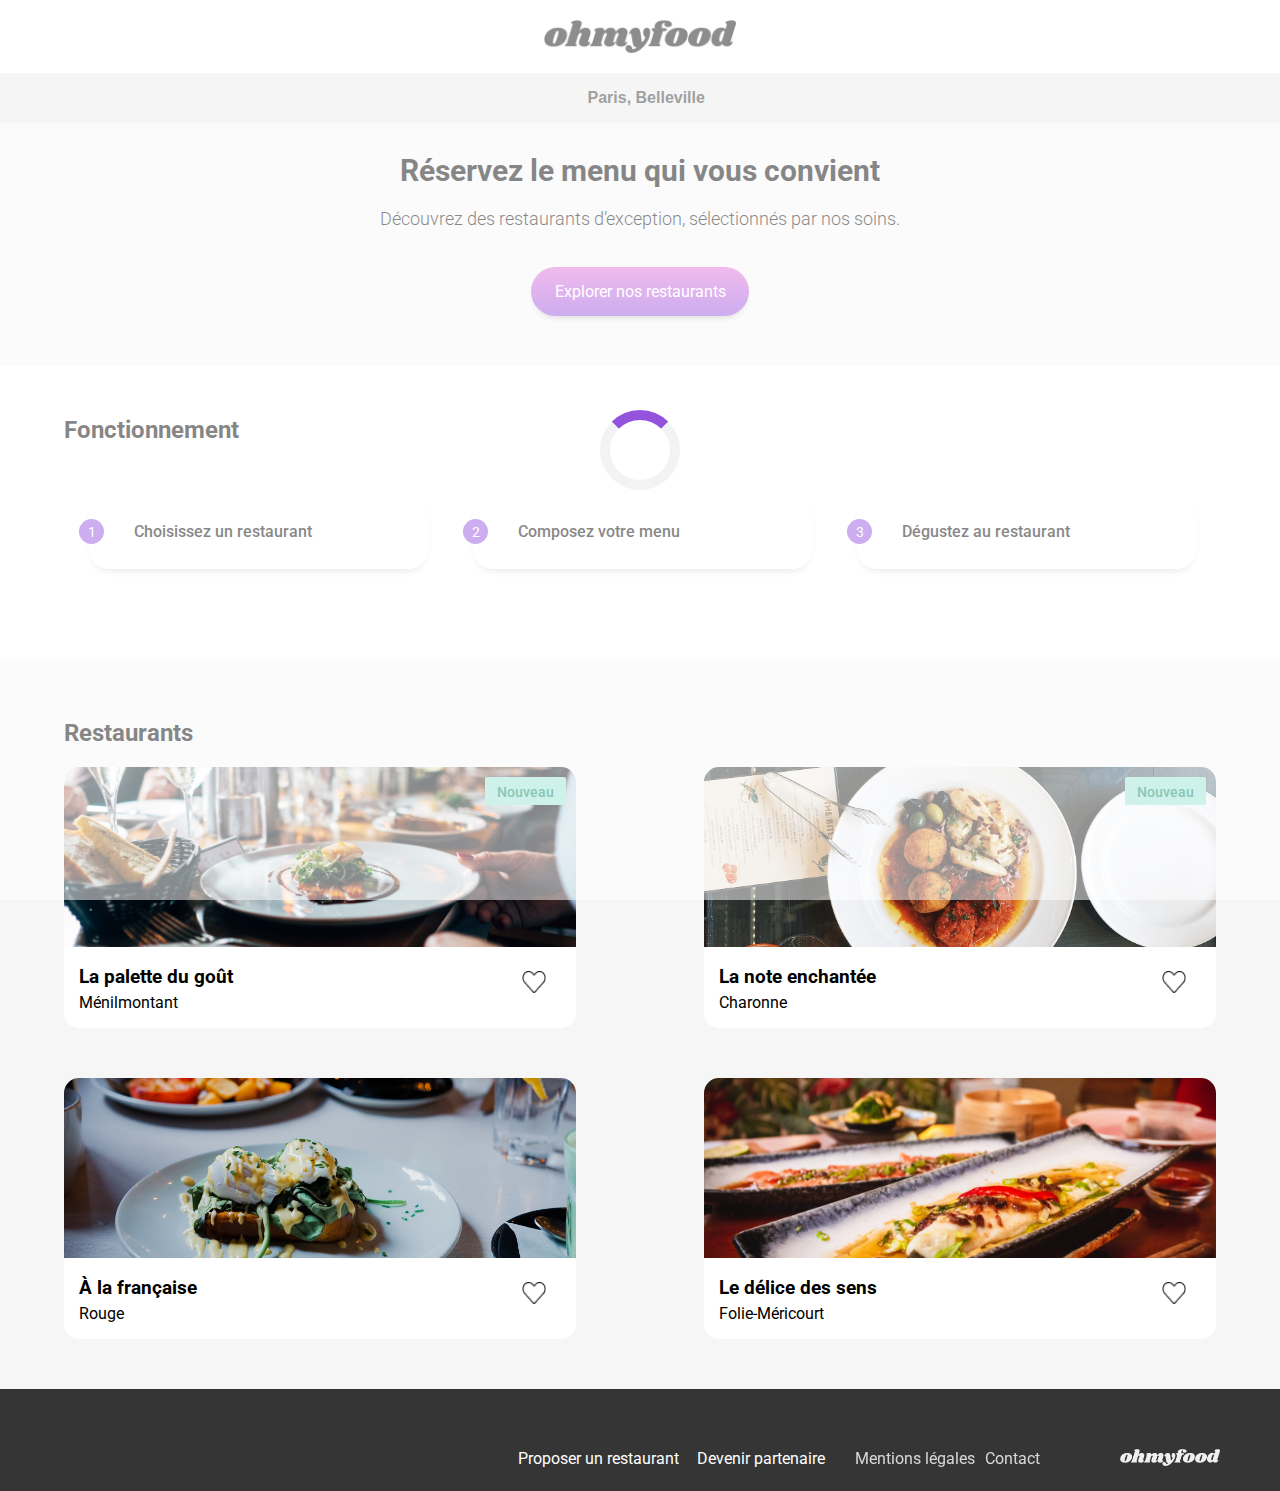
==== commit f15b71b8: "étape 3: ajout des animations à la page d'accueil #3" ====
--- a/index.html
+++ b/index.html
@@ -10,10 +10,13 @@
     <meta name="description" content="ohmyfood! un site “mobile first” qui répertorie les menus de restaurants gastronomiques. En plus des systèmes classiques de réservation, les clients pourront composer le menu de leur repas pour que les plats soient prêts à leur arrivée.">
     <link rel="icon" href="assets/images/restaurant.png">
     <link rel="stylesheet" href="assets/css/homepage-style.css">
+    <link rel="stylesheet" href="assets/css/loader-style.css">
     <title>ohmyfood!</title>
 </head>
 <body>
-    
+    <div class="loader">
+        <div class="spin"></div>
+    </div>
     <header>
         <div id="header-img">
             <img src="assets/images/ohmyfood.png" alt="logo ohmyfood">
--- a/assets/css/loader-style.css
+++ b/assets/css/loader-style.css
@@ -0,0 +1,39 @@
+.loader {
+  display: flex;
+  justify-content: center;
+  align-items: center;
+  position: absolute;
+  z-index: 999;
+  background-color: rgba(255, 255, 255, 0.526);
+  width: 100%;
+  height: 100%;
+  animation: fakeLoader 1s forwards;
+}
+
+.spin {
+  border: 10px solid #f3f3f3;
+  border-radius: 50%;
+  border-top: 10px solid #9353dd;
+  width: 60px;
+  height: 60px;
+  animation: spin 2s linear infinite;
+}
+
+@keyframes fakeLoader {
+  0% {
+    visibility: block;
+  }
+  100% {
+    visibility: hidden;
+  }
+}
+@keyframes spin {
+  0% {
+    transform: rotate(0deg);
+  }
+  100% {
+    transform: rotate(360deg);
+  }
+}
+
+/*# sourceMappingURL=loader-style.css.map */
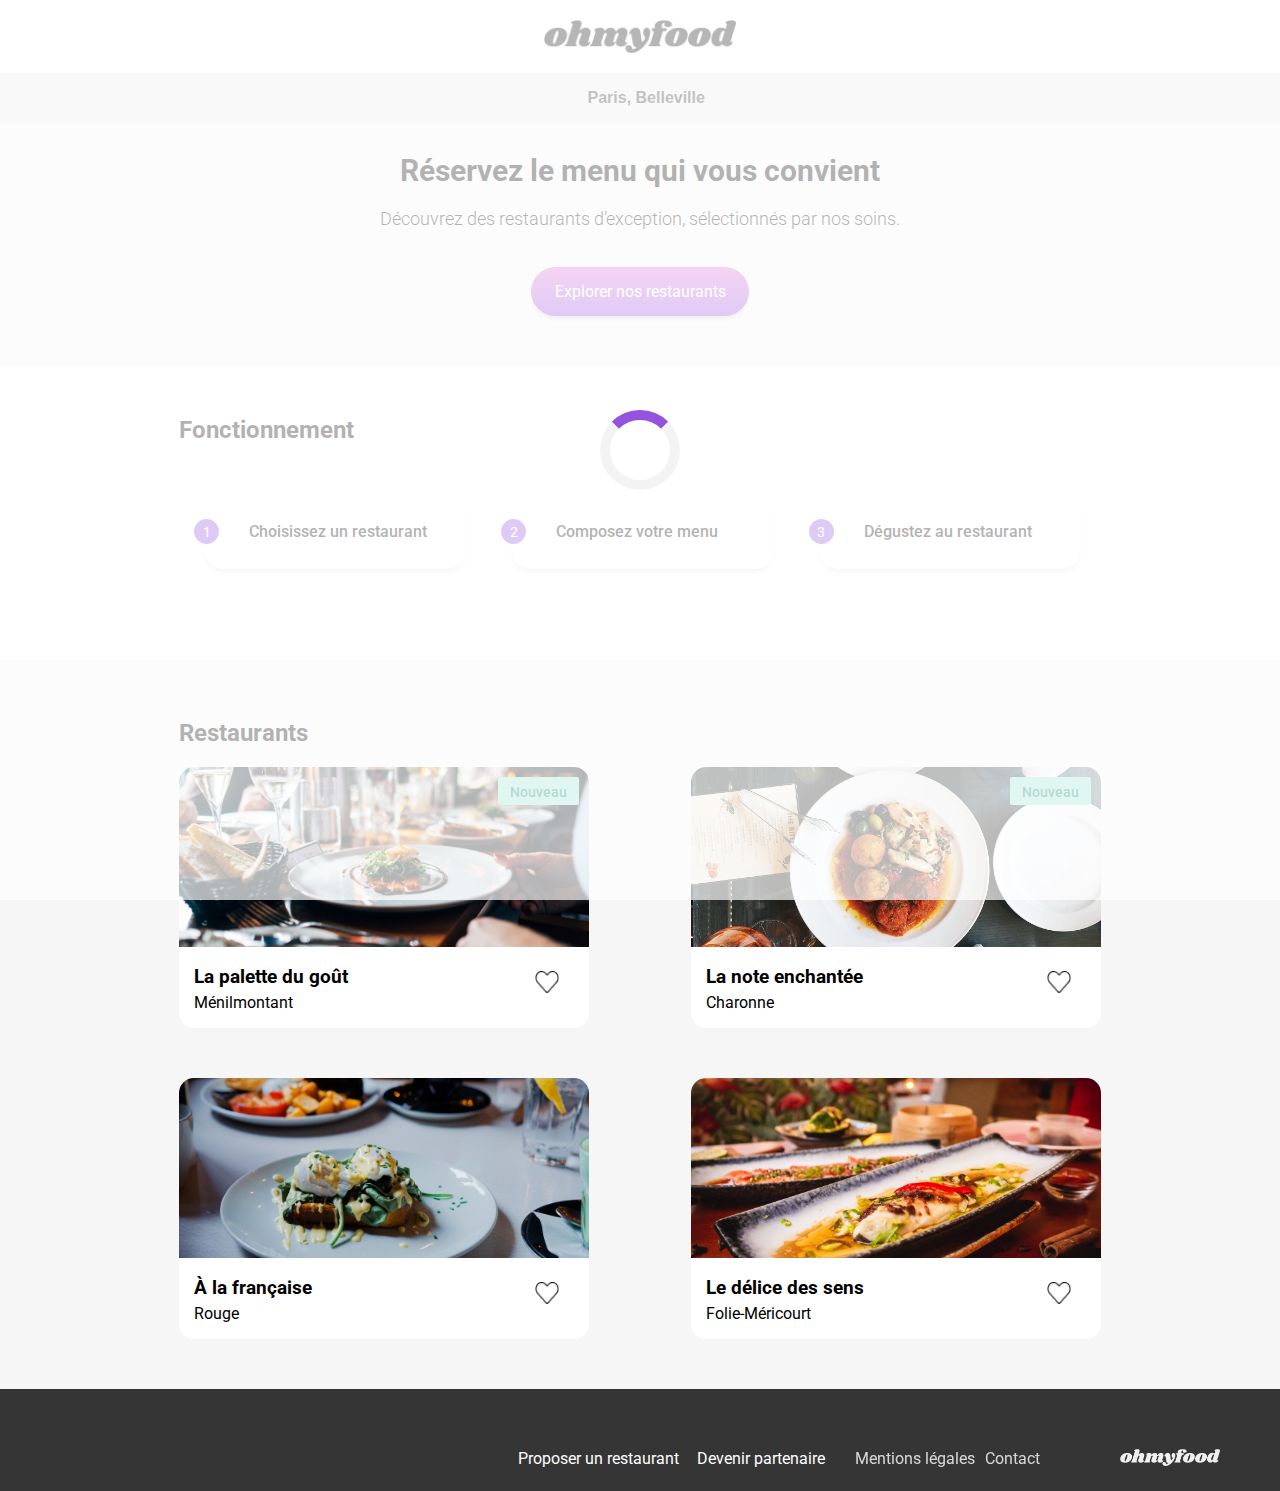
==== commit c49fbaf8: "étape 4: réaliser le responsive de la page d'accueil #4" ====
--- a/index.html
+++ b/index.html
@@ -85,49 +85,54 @@
                                     <h3>La palette du goût</h3>
                                     <p>Ménilmontant</p>
                                 </div>
-                                
                             </div>
                         </a>
                         <div class="heart" onclick="toggleHeart(this)">
                         </div>
                     </article>
                 <article class="r-card">
-                    <div class="image-container">
-                        <img class="r-card-img" src="assets/images/stil-u2Lp8tXIcjw-unsplash.jpg" alt="plat du restaurant La note enchantée à Charonne">
-                    </div>
-                    <div class="card-badge">Nouveau</div>
-                    <div class="card-content">
-                        <div class="card-text">
-                            <h3>La note enchantée</h3>
-                            <p>Charonne</p>
+                    <a class="card-link" href="restaurants/menu-lne.html">
+                        <div class="image-container">
+                            <img class="r-card-img" src="assets/images/stil-u2Lp8tXIcjw-unsplash.jpg" alt="plat du restaurant La note enchantée à Charonne">
                         </div>
-                    </div>
+                        <div class="card-badge">Nouveau</div>
+                        <div class="card-content">
+                            <div class="card-text">
+                                <h3>La note enchantée</h3>
+                                <p>Charonne</p>
+                            </div>
+                        </div>
+                    </a>
                     <div class="heart" onclick="toggleHeart(this)">
                     </div>
                 </article>
                 <article class="r-card">
-                    <div class="image-container">
-                        <img class="r-card-img" src="assets/images/toa-heftiba-DQKerTsQwi0-unsplash.jpg" alt="plat du restaurant À la française à Rouge">
-                    </div>
-                    <div class="card-content">
-                        <div class="card-text">
-                            <h3>À la française</h3>
-                            <p>Rouge</p>
+                    <a class="card-link" href="restaurants/menu-alf.html">
+                        <div class="image-container">
+                            <img class="r-card-img" src="assets/images/toa-heftiba-DQKerTsQwi0-unsplash.jpg" alt="plat du restaurant À la française à Rouge">
                         </div>
-                    </div>
+                        <div class="card-content">
+                            <div class="card-text">
+                                <h3>À la française</h3>
+                                <p>Rouge</p>
+                            </div>
+                        </div>
+                    </a>
                     <div class="heart" onclick="toggleHeart(this)">
                     </div>
                 </article>
                 <article class="r-card">
-                    <div class="image-container">
-                        <img class="r-card-img" src="assets/images/louis-hansel-shotsoflouis-qNBGVyOCY8Q-unsplash.jpg" alt="plat du restaurant Le délice des sens à Folie-Méricourt">
-                    </div>
-                    <div class="card-content">
-                        <div class="card-text">
-                            <h3>Le délice des sens</h3>
-                            <p>Folie-Méricourt</p>
+                    <a class="card-link" href="restaurants/menu-ldds.html">
+                        <div class="image-container">
+                            <img class="r-card-img" src="assets/images/louis-hansel-shotsoflouis-qNBGVyOCY8Q-unsplash.jpg" alt="plat du restaurant Le délice des sens à Folie-Méricourt">
                         </div>
-                    </div>
+                        <div class="card-content">
+                            <div class="card-text">
+                                <h3>Le délice des sens</h3>
+                                <p>Folie-Méricourt</p>
+                            </div>
+                        </div>
+                    </a>
                     <div class="heart" onclick="toggleHeart(this)">
                     </div>
                 </article>
--- a/assets/css/homepage-style.css
+++ b/assets/css/homepage-style.css
@@ -289,7 +289,7 @@
   margin-bottom: 8px;
 }
 
-/******* mobile version 768px-1024px*******/
+/******* tablette version 768px-1024px*******/
 @media (min-width: 768px) {
   /******* header *******/
   #header-img img {
@@ -380,12 +380,20 @@
   footer .fa-sharp, .fa-handshake-angle {
     margin-right: 8px;
   }
-  /******* mobile version 1024px-1280px*******/
-}
-@media (min-width: 768px) and (min-width: 1024px) {
+  /******* desktop version 1024px-1280px*******/
+}
+@media (min-width: 768px) and (min-width: 1025px) {
   /******* exploration *******/
   #exploration-txt p {
     font-size: 18px;
+  }
+  #fonctionnement {
+    margin-left: 10%;
+    margin-right: 10%;
+  }
+  #restaurants {
+    padding-left: 10%;
+    padding-right: 10%;
   }
   footer {
     flex-direction: row;
--- a/assets/css/loader-style.css
+++ b/assets/css/loader-style.css
@@ -4,18 +4,18 @@
   align-items: center;
   position: absolute;
   z-index: 999;
-  background-color: rgba(255, 255, 255, 0.526);
+  background-color: rgba(255, 255, 255, 0.697);
   width: 100%;
   height: 100%;
-  animation: fakeLoader 1s forwards;
+  animation: fakeLoader 2s forwards;
 }
 
 .spin {
-  border: 10px solid #f3f3f3;
+  border: 5px solid #f3f3f3;
   border-radius: 50%;
-  border-top: 10px solid #9353dd;
-  width: 60px;
-  height: 60px;
+  border-top: 5px solid #9353dd;
+  width: 30px;
+  height: 30px;
   animation: spin 2s linear infinite;
 }
 
@@ -35,5 +35,15 @@
     transform: rotate(360deg);
   }
 }
+/******* tablette version 768px-1024px (et +)*******/
+@media (min-width: 768px) {
+  .spin {
+    border: 10px solid #f3f3f3;
+    border-top: 10px solid #9353dd;
+    width: 60px;
+    height: 60px;
+    animation: spin 2s linear infinite;
+  }
+}
 
 /*# sourceMappingURL=loader-style.css.map */
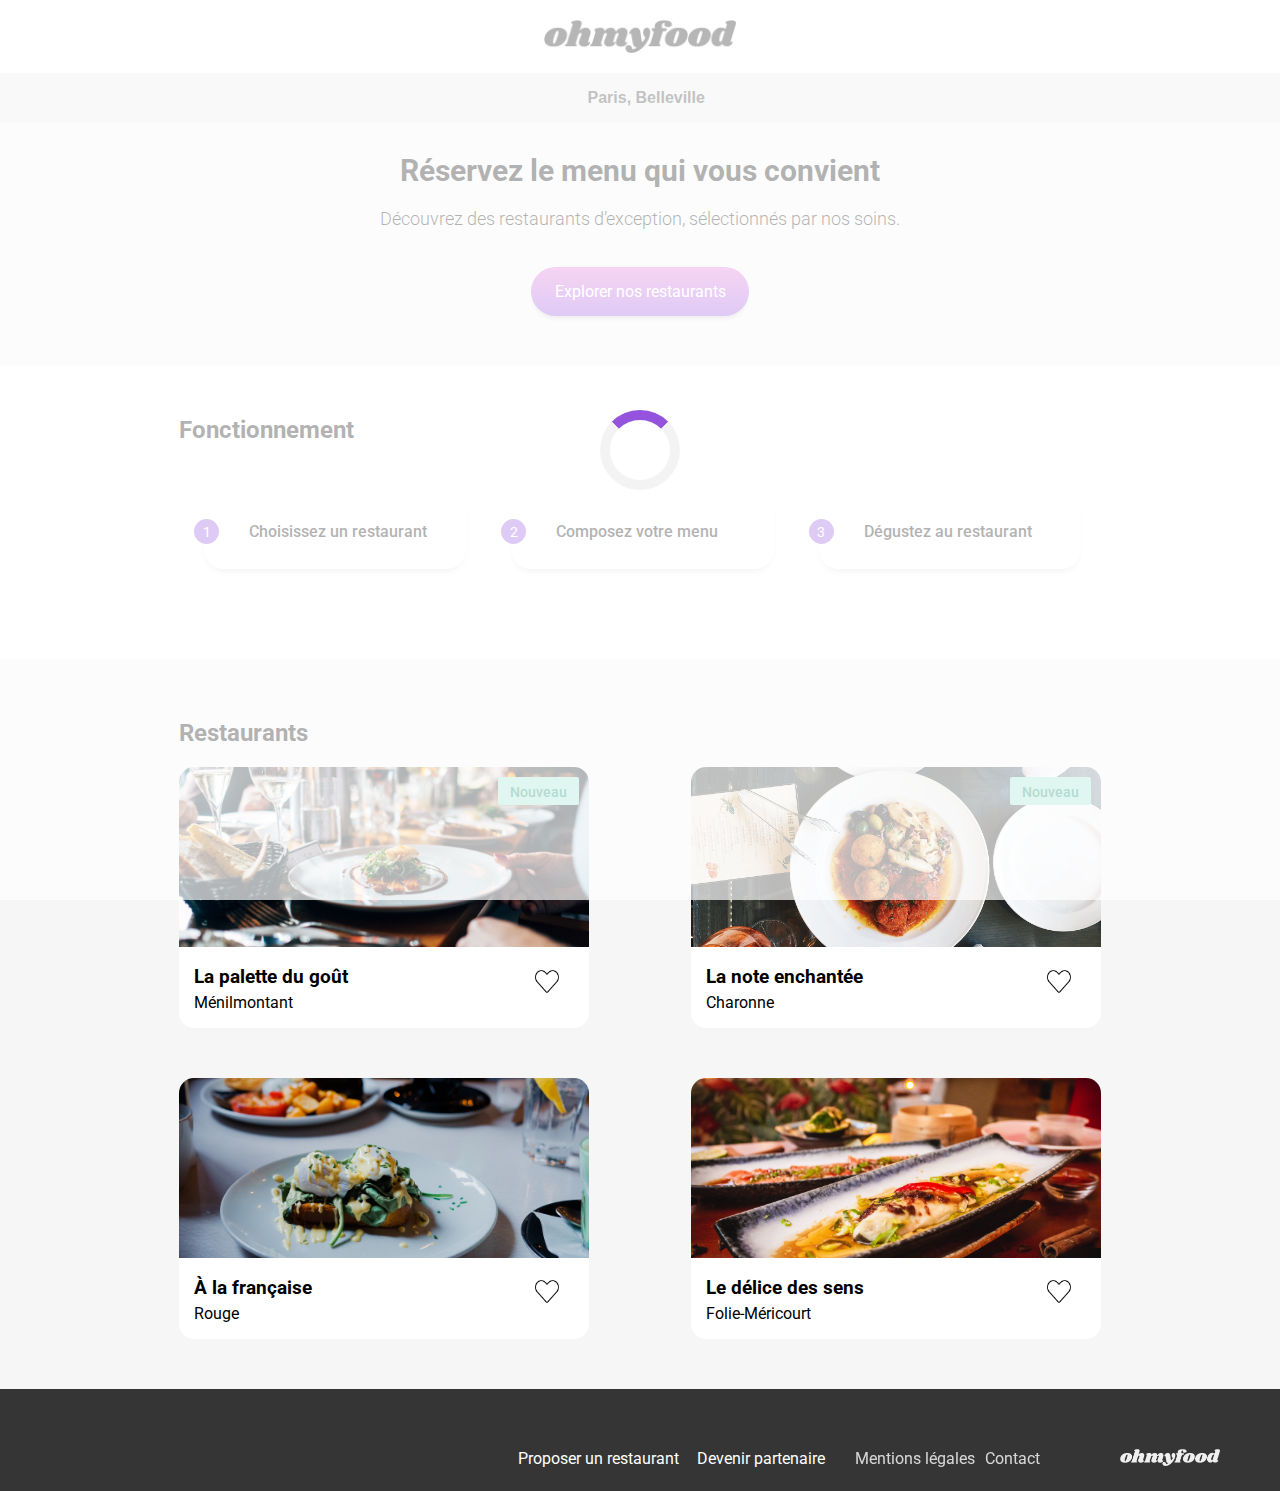
==== commit 28c90097: "étape 3: ajout des animations à la page d'accueil #3" ====
--- a/index.html
+++ b/index.html
@@ -87,7 +87,7 @@
                                 </div>
                             </div>
                         </a>
-                        <div class="heart" onclick="toggleHeart(this)">
+                        <div class="heart">
                         </div>
                     </article>
                 <article class="r-card">
@@ -103,7 +103,7 @@
                             </div>
                         </div>
                     </a>
-                    <div class="heart" onclick="toggleHeart(this)">
+                    <div class="heart">
                     </div>
                 </article>
                 <article class="r-card">
@@ -118,7 +118,7 @@
                             </div>
                         </div>
                     </a>
-                    <div class="heart" onclick="toggleHeart(this)">
+                    <div class="heart">
                     </div>
                 </article>
                 <article class="r-card">
@@ -133,7 +133,7 @@
                             </div>
                         </div>
                     </a>
-                    <div class="heart" onclick="toggleHeart(this)">
+                    <div class="heart">
                     </div>
                 </article>
             </div>
@@ -152,10 +152,5 @@
             </div>
         </div>
     </footer>
-    <script>
-        function toggleHeart(heart) {
-          heart.classList.toggle('filled');
-        }
-    </script>
 </body>
 </html>
--- a/assets/css/homepage-style.css
+++ b/assets/css/homepage-style.css
@@ -223,10 +223,12 @@
 
 .heart {
   width: 24px;
-  height: 22px;
+  height: 24px;
+  cursor: pointer;
   background-image: url("../../assets/images/heart.png");
-  background-size: cover;
-  cursor: pointer;
+  background-position: center;
+  background-size: contain;
+  background-repeat: no-repeat;
 }
 
 .r-card .heart {
@@ -235,7 +237,7 @@
   right: 30px;
 }
 
-.filled {
+.heart:hover {
   background-image: url("../../assets/images/color-heart.png");
 }
 
